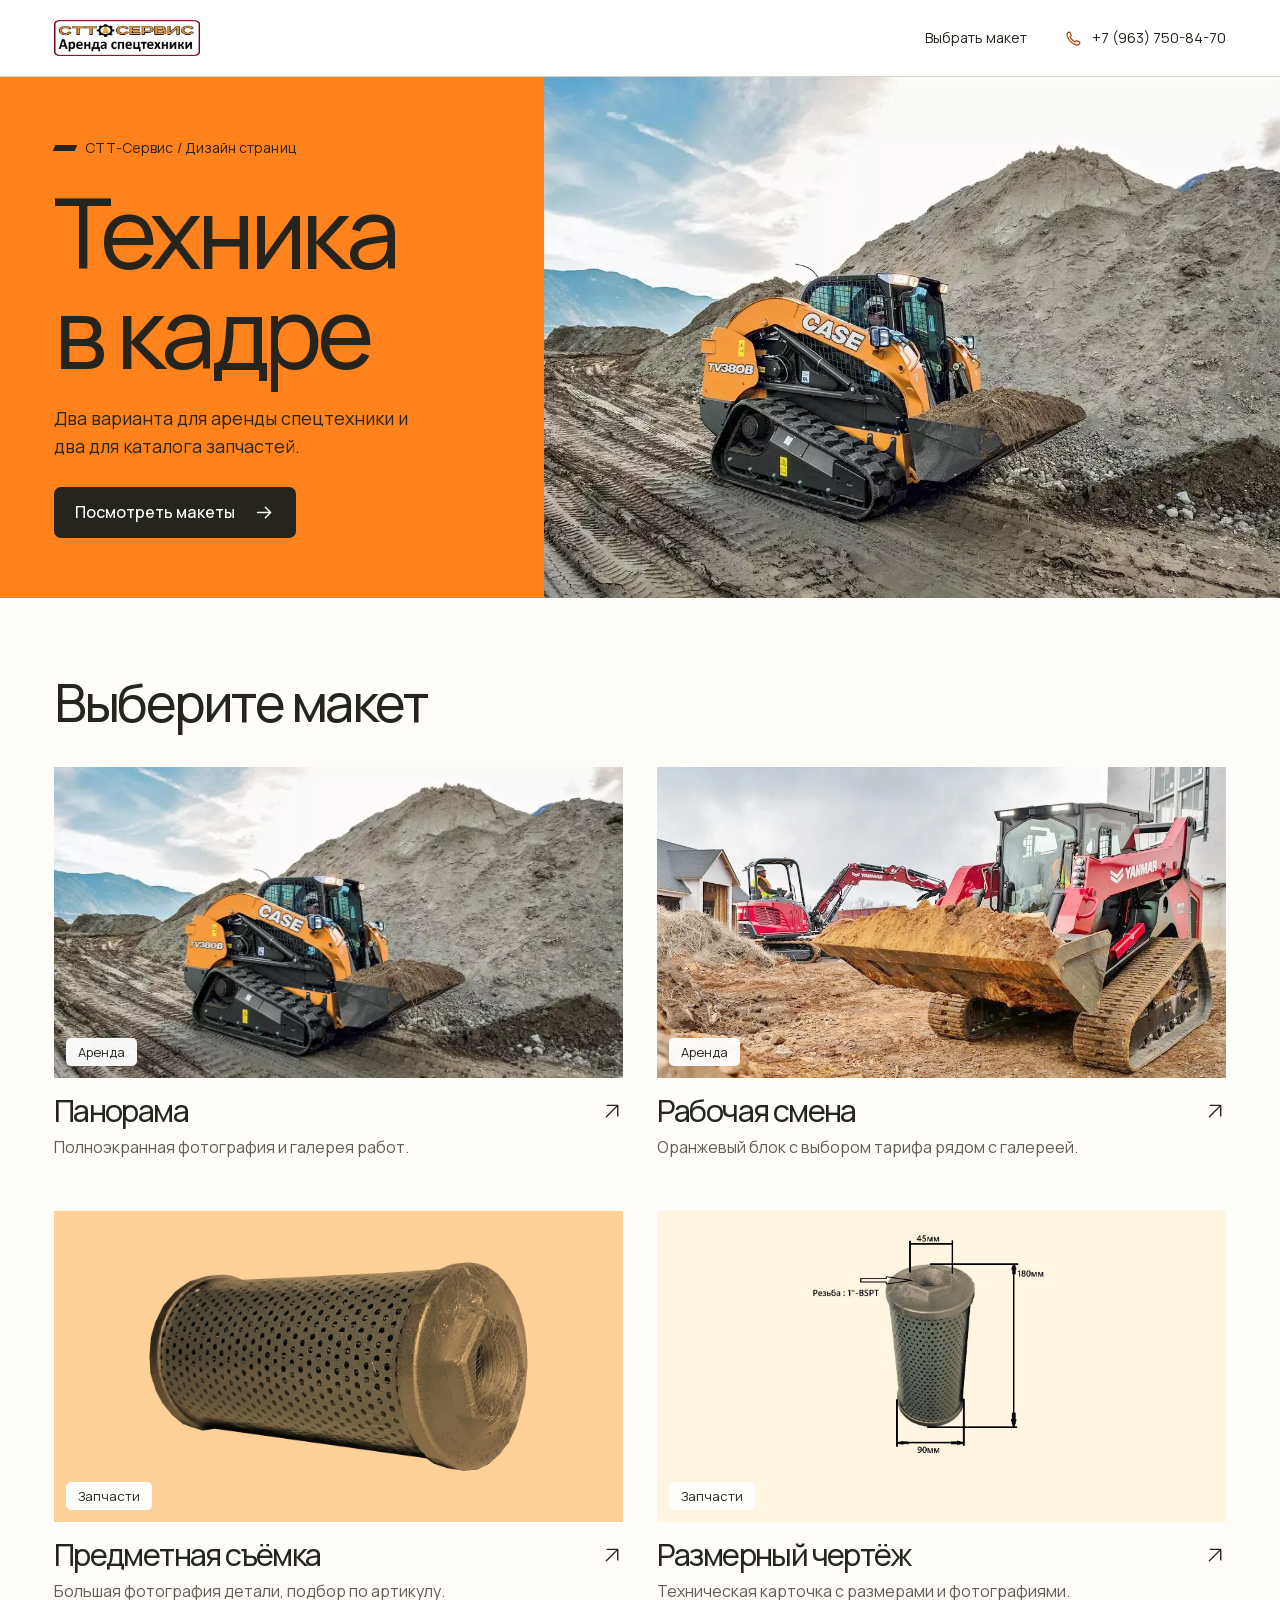
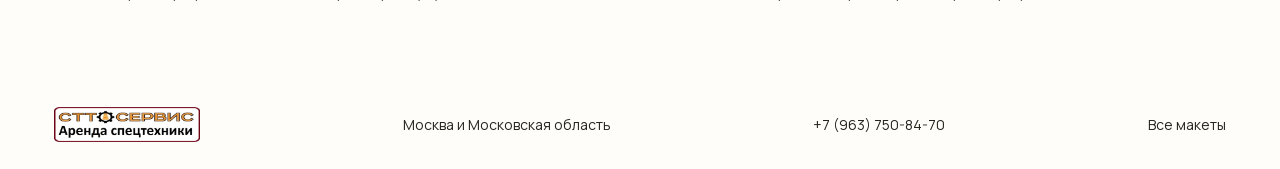
==== index.html @ 068fd1df "Publish both STT-Service design collections" ====
<!doctype html><html lang="ru"><head><meta charset="utf-8"><meta name="viewport" content="width=device-width,initial-scale=1,viewport-fit=cover"><meta name="robots" content="noindex,nofollow"><meta name="theme-color" content="#ff821d"><title>Макеты для согласования · СТТ-Сервис</title><meta property="og:title" content="Макеты для согласования · СТТ-Сервис"><link rel="icon" href="logo.webp"><link rel="stylesheet" href="orange.css"><script src="orange.js" defer></script></head><body class="review"><a class="skip" href="#main">К содержанию</a><header><div class="shell head"><a class="brand" href="index.html" aria-label="СТТ-Сервис — все макеты"><img src="logo.webp" width="460" height="111" alt="СТТ-Сервис"></a><nav aria-label="Навигация"><a href="#variants">Выбрать макет</a></nav><a class="phone" href="tel:+79637508470" aria-label="Позвонить +7 (963) 750-84-70"><svg class="icon" aria-hidden="true" viewBox="0 0 24 24" fill="none" stroke="currentColor" stroke-width="1.6" stroke-linecap="round" stroke-linejoin="round"><path d="m7 3 2 5-2 2c2 3 4 5 7 7l2-2 5 2c0 3-2 5-5 4C9 19 5 15 3 8 2 5 4 3 7 3z"/></svg><span>+7 (963) 750-84-70</span></a></div></header><main id="main"><section class="cover"><div class="cover-pic"><img src="work-slope.webp" alt="Гусеничный мини-погрузчик у насыпи щебня" title="Гусеничный мини-погрузчик у насыпи щебня" decoding="async" fetchpriority="high"></div><div class="cover-copy"><p class="location"><span aria-hidden="true"></span>СТТ-Сервис / Дизайн страниц</p><h1>Техника <br>в кадре</h1><p>Два варианта для аренды спецтехники и два для каталога запчастей.</p><a class="action dark" href="#variants"><span>Посмотреть макеты</span><svg class="icon" aria-hidden="true" viewBox="0 0 24 24" fill="none" stroke="currentColor" stroke-width="1.6" stroke-linecap="round" stroke-linejoin="round"><path d="M4 12h15m-6-6 6 6-6 6"/></svg></a></div></section><section id="variants" class="shell options"><h2>Выберите макет</h2><div class="option-grid"><a class="preview-card panorama-card" href="panorama.html"><figure><img src="work-slope.webp" alt="Гусеничный мини-погрузчик у насыпи щебня" title="Гусеничный мини-погрузчик у насыпи щебня" decoding="async" loading="lazy"><span>Аренда</span></figure><div><h3>Панорама</h3><svg class="icon" aria-hidden="true" viewBox="0 0 24 24" fill="none" stroke="currentColor" stroke-width="1.6" stroke-linecap="round" stroke-linejoin="round"><path d="M5 18 18 5M6 5h12v12"/></svg></div><p>Полноэкранная фотография и галерея работ.</p></a><a class="preview-card shift-card" href="shift.html"><figure><img src="loader-main.webp" alt="Гусеничный мини-погрузчик с ковшом песка" title="Гусеничный мини-погрузчик с ковшом песка" decoding="async" loading="lazy"><span>Аренда</span></figure><div><h3>Рабочая смена</h3><svg class="icon" aria-hidden="true" viewBox="0 0 24 24" fill="none" stroke="currentColor" stroke-width="1.6" stroke-linecap="round" stroke-linejoin="round"><path d="M5 18 18 5M6 5h12v12"/></svg></div><p>Оранжевый блок с выбором тарифа рядом с галереей.</p></a><a class="preview-card detail-card" href="detail.html"><figure><img src="product-3.webp" alt="Гидравлический фильтр V0511-65150, вид сбоку" title="Гидравлический фильтр V0511-65150, вид сбоку" decoding="async" loading="lazy"><span>Запчасти</span></figure><div><h3>Предметная съёмка</h3><svg class="icon" aria-hidden="true" viewBox="0 0 24 24" fill="none" stroke="currentColor" stroke-width="1.6" stroke-linecap="round" stroke-linejoin="round"><path d="M5 18 18 5M6 5h12v12"/></svg></div><p>Большая фотография детали, подбор по артикулу.</p></a><a class="preview-card drawing-card" href="drawing.html"><figure><img src="product-2.webp" alt="Размерный чертёж фильтра с указанием резьбы" title="Размерный чертёж фильтра с указанием резьбы" decoding="async" loading="lazy"><span>Запчасти</span></figure><div><h3>Размерный чертёж</h3><svg class="icon" aria-hidden="true" viewBox="0 0 24 24" fill="none" stroke="currentColor" stroke-width="1.6" stroke-linecap="round" stroke-linejoin="round"><path d="M5 18 18 5M6 5h12v12"/></svg></div><p>Техническая карточка с размерами и фотографиями.</p></a></div></section></main><footer><div class="shell foot"><a class="brand" href="index.html"><img src="logo.webp" width="460" height="111" alt="СТТ-Сервис"></a><span>Москва и Московская область</span><a href="tel:+79637508470">+7 (963) 750-84-70</a><a href="index.html">Все макеты</a></div></footer></body></html>
---- orange.css ----
@font-face{font-family:Manrope;src:url(manrope-cyrillic.woff2) format('woff2');font-weight:400 800;font-display:swap;unicode-range:U+0301,U+0400-045F,U+0490-0491,U+04B0-04B1,U+2116}
@font-face{font-family:Manrope;src:url(manrope-latin.woff2) format('woff2');font-weight:400 800;font-display:swap;unicode-range:U+0000-00FF,U+0131,U+0152-0153,U+02BB-02BC,U+02C6,U+02DA,U+02DC,U+0304,U+0308,U+0329,U+2000-206F,U+20AC,U+2122,U+2191,U+2193,U+2212,U+2215,U+FEFF,U+FFFD}
:root{--ink:#25251e;--orange:#ff821d;--light:#fffdf9;--smoke:#f3f2ec;--muted:#5e5e53;--edge:#d6d5cc;--paper:#fff;--gutter:clamp(18px,4.2vw,80px);color:var(--ink);background:var(--light);font-family:Manrope,Arial,sans-serif;font-weight:400;line-height:1.55;scroll-padding-top:20px}
*{box-sizing:border-box}
body,figure,p,h1,h2,h3,dl,dd{margin:0}
img{max-width:100%;display:block}
button,input,a{font:inherit;color:inherit}
button{cursor:pointer}
a{text-decoration:none}
button:focus-visible,a:focus-visible,input:focus-visible,summary:focus-visible{outline:3px solid #1169ae;outline-offset:4px}
.shell{width:min(1680px,100%);padding-inline:var(--gutter);margin-inline:auto}
h1,h2,h3,.amount,.part-price span{font-weight:450;line-height:1.03;letter-spacing:-.052em}
h1{font-size:clamp(45px,6.3vw,106px)}
h2{font-size:clamp(34px,4.1vw,66px)}
h3{font-size:clamp(27px,3.2vw,54px)}
p{max-width:58ch}
.icon{width:21px;height:21px;flex:none}
.skip{position:fixed;z-index:20;background:var(--paper);top:-100px;left:18px;padding:12px}
.skip:focus{top:10px}
header{background:var(--paper);border-bottom:1px solid var(--edge)}
.head,.foot{display:flex;align-items:center;gap:clamp(15px,3vw,50px)}
.head{min-height:76px}
.brand{display:inline-flex;align-items:center;min-height:44px;flex:none}
.brand img{width:146px;height:auto}
.head nav{display:flex;align-items:center;gap:clamp(14px,2.8vw,46px);margin-left:auto}
.head nav a,.phone,.foot a{display:inline-flex;align-items:center;min-height:44px}
.head nav a{font-size:14px}
.phone{gap:10px;font-size:15px;white-space:nowrap}
.phone .icon{color:#a44204;width:17px}
.crumb{display:flex;align-items:center;gap:12px;min-height:54px;font-size:13px;color:var(--muted)}
.crumb a{padding-block:10px}
a:hover:not(.action):not(.preview-card){text-decoration:underline;text-underline-offset:4px}
.location{display:flex;align-items:center;gap:9px;font-size:14px;letter-spacing:.005em}
.location>span{width:22px;height:6px;display:inline-block;transform:skew(-24deg);background:var(--orange)}
.action{display:inline-flex;gap:clamp(12px,1.5vw,23px);align-items:center;justify-content:center;min-height:51px;padding:12px 20px;font-weight:520;border-radius:7px;border:1px solid transparent;width:fit-content;line-height:1.25;position:relative;transition:background .22s,color .22s,transform .22s,box-shadow .22s}
.action.primary{background:var(--orange);color:var(--ink)}
.action.dark{background:var(--ink);color:white}
.action.line{padding-inline:0;border-radius:0;border-bottom:1px solid #8b8a78;min-height:43px}
.action .icon,.preview-card .icon{transition:transform .24s cubic-bezier(.2,.8,.2,1)}
@media(hover:hover){.action.primary:hover{background:#ffa043;box-shadow:0 5px 0 -2px #723709}.action.dark:hover{background:#393b2d;box-shadow:0 5px 0 -2px #9c4e12}.action:hover .icon{transform:translateX(4px)}.action.line:hover{color:#954000;border-color:#954000}.preview-card:hover .icon{transform:translate(3px,-3px)}}
.action:active{transform:translateY(2px) scale(.985)}
/* Panorama — one photographic spread, followed by the working gallery and the offer. */
.pan-hero{isolation:isolate;position:relative;background:#423b32;color:#fff;display:grid;align-items:end;min-height:clamp(485px,42vw,690px)}
.pan-hero>img,.cover-pic img{width:100%;height:100%;object-fit:cover}
.pan-hero>img,.pan-hero:after{position:absolute;inset:0;z-index:-1}
.pan-hero>img{object-position:64% 58%}
.pan-hero:after{content:"";background:linear-gradient(90deg,rgba(21,22,18,.82) 0%,rgba(21,22,18,.55) 35%,transparent 72%),linear-gradient(0deg,#17171071,transparent 55%)}
.pan-copy{padding-block:clamp(35px,5vw,80px)}
.pan-copy h1{font-size:clamp(54px,6.9vw,116px);margin:22px 0 30px;line-height:.99}
.pan-bottom{display:flex;align-items:center;gap:24px;flex-wrap:wrap}
.pan-bottom>span{display:flex;align-items:center;gap:13px}
.pan-bottom i{display:block;width:1px;height:17px;background:#ffffff80}
.field-pair,.blueprint,.object-pair,.shift-pair{display:grid;gap:clamp(28px,5vw,90px);align-items:center}
.field-pair,.blueprint{grid-template-columns:minmax(0,1.08fr) minmax(0,.92fr);padding-block:clamp(42px,6vw,100px)}
.offer{max-width:620px}
.offer h2,.offer h1{margin:14px 0 20px;text-wrap:balance}
.offer>p:not(.location,.part-price,.sku),.orange-panel>p,.shift-spec p,.story p,.request p{font-size:clamp(16px,1.25vw,20px)}
.gallery{min-width:0;align-self:stretch;display:flex;flex-direction:column;justify-content:center}
.gallery-frame{aspect-ratio:1.37;position:relative;overflow:hidden;background:#e9ebe4}
.gallery-frame:has(video){background:#1b1c19}
.gallery-frame video,.expand,.expand img{width:100%;height:100%;object-fit:cover}
.gallery-frame video{object-fit:contain}
.expand{padding:0;border:0;position:relative;display:block;background:none;cursor:zoom-in}
[hidden]{display:none!important}
.expand span,.dismiss{width:44px;height:44px;display:grid;place-items:center;border-radius:50%;border:none;color:var(--ink);background:#fff}
.expand span{position:absolute;right:13px;bottom:13px;box-shadow:0 1px 5px #0002}
.thumbnails{display:flex;gap:8px;flex-wrap:wrap;margin-top:11px}
.thumb{width:clamp(51px,6.5vw,89px);height:clamp(45px,4.7vw,64px);padding:2px;border:2px solid transparent;background:transparent;border-radius:4px}
.thumb img{width:100%;height:100%;object-fit:cover}
.thumb[aria-pressed=true]{border-color:#b74b00}
.thumb.movie{display:flex;align-items:center;flex-direction:column;justify-content:center;background:var(--smoke);line-height:1.1;gap:1px}
.thumb small{font-size:11px}
dialog{padding:0;border:0;background:transparent;color:var(--ink);max-width:min(94vw,1300px);max-height:94dvh;overflow:visible}
dialog::backdrop{background:#151611df}
dialog>img{max-width:100%;max-height:90dvh;object-fit:contain;background:#fff}
.dismiss{position:absolute;top:8px;right:8px;z-index:1}
.specs{margin:22px 0;display:grid;grid-template-columns:1fr 1fr;gap:12px 24px}
.specs div{border-top:1px solid var(--edge);padding-top:9px;min-width:0}
.specs dt{font-size:13px;color:var(--muted)}
.specs dd{font-size:clamp(16px,1.5vw,23px);line-height:1.45}
.tariff{display:flex;align-items:center;gap:14px 22px;flex-wrap:wrap;margin:22px 0}
.tariff [role=group]{display:inline-flex;padding:3px;border:1px solid #9d9c8d;border-radius:30px}
.tariff button{padding:8px 16px;border:0;background:transparent;border-radius:24px;min-height:40px}
.tariff button[aria-pressed=true]{background:var(--ink);color:#fff}
.tariff p,.part-price{display:flex;align-items:baseline;gap:8px;flex-wrap:wrap}
.amount,.part-price span{font-size:clamp(33px,3.2vw,52px)}
.tariff small{font-size:14px}
.part-price{margin:28px 0 20px}
.shift-title{padding-block:10px clamp(22px,3.2vw,50px)}
.shift-title h1{margin-top:12px}
.shift-pair{grid-template-columns:1.6fr 1fr;align-items:stretch;gap:0}
.shift-pair .gallery{justify-content:initial}
.shift-pair .gallery-frame{height:100%;min-height:320px;aspect-ratio:auto;border-radius:15px 0 0 0}
.shift-pair .thumbnails{margin:0;padding-top:10px}
.shift-pair .orange-panel{border-radius:0 15px 15px 0}
.orange-panel,.request,.cover,.drawing-title{background:var(--orange)}
.orange-panel{padding:clamp(24px,3.5vw,66px);display:flex;flex-direction:column;align-items:start}
.orange-panel .location>span,.cover .location>span,.drawing-title .location>span{background:var(--ink)}
.orange-panel h2{font-size:clamp(44px,5.1vw,88px);margin:24px 0 0}
.orange-panel .tariff{display:block}
.orange-panel .tariff [role=group]{border-color:#8e490d}
.orange-panel .tariff p{margin-top:17px}
.orange-panel p{max-width:32ch}
.orange-panel .action{margin-top:22px}
.shift-spec{display:grid;grid-template-columns:1fr 1.5fr;gap:6vw;align-items:start;padding-block:clamp(49px,6vw,100px)}
.shift-spec p{margin-top:16px}
.shift-spec .specs{margin:0}
.object-pair{grid-template-columns:minmax(0,1.4fr) minmax(0,.85fr)}
.object-pair .gallery-frame{aspect-ratio:1.24;background:radial-gradient(ellipse at 43% 44%,#fff1d7,#ffd096 65%,#ffbc73)}
.object-pair .expand img{object-fit:contain;padding:clamp(18px,4vw,70px);mix-blend-mode:multiply;transform:rotate(-8deg) scale(.95)}
.object-pair h1{font-size:clamp(44px,5.3vw,89px);text-wrap:wrap}
.sku{font-size:clamp(23px,2vw,32px);color:#92500c;margin:-4px 0 21px;letter-spacing:.02em}
.detail .thumb img,.drawing .thumb img{object-fit:contain;background:white}
.drawing-title-inner{display:flex;align-items:end;justify-content:space-between;gap:25px;padding-block:clamp(32px,4.6vw,82px)}
.drawing-title h1{margin-top:15px;font-size:clamp(42px,5.3vw,90px)}.drawing-title h1 span{white-space:nowrap}
.blueprint{align-items:center;padding-block:clamp(32px,4vw,70px);grid-template-columns:1.25fr 1fr}
.blueprint .gallery-frame{aspect-ratio:1.64;background-color:#fff9ec;background-image:linear-gradient(#dcad723a 1px,transparent 1px),linear-gradient(90deg,#dcad723a 1px,transparent 1px);background-size:24px 24px;border:1px solid #e6cfab}
.blueprint .expand img{object-fit:contain;padding:5% 9%;mix-blend-mode:multiply}
.blueprint .offer h2{font-size:clamp(31px,3.4vw,50px)}
/* Lower pages alternate wide photographs with short, task-specific descriptions. */
.stories{padding-block:clamp(45px,6vw,94px);border-top:1px solid var(--edge)}
.stories>h2{margin-bottom:clamp(26px,3.6vw,60px)}
.story{display:grid;grid-template-columns:1.45fr 1fr;gap:clamp(26px,6.5vw,112px);align-items:center;margin-bottom:clamp(40px,6vw,96px)}
.story:last-child{margin-bottom:0}
.story:nth-of-type(even){grid-template-columns:1fr 1.45fr}
.story:nth-of-type(even) figure{order:2}
.story figure{aspect-ratio:1.85;background:var(--smoke);overflow:hidden}
.story figure img{width:100%;height:100%;object-fit:cover}
.detail .story figure,.drawing .story figure{background:#f4f1e8}
.detail .story figure img,.drawing .story figure img{object-fit:contain;padding:5%;mix-blend-mode:multiply}
.story-copy p{margin:16px 0}
.shift .story figure{border-radius:14px}
.drawing .stories,.shift .stories{background:var(--smoke)}
.docs{display:grid;grid-template-columns:.8fr 1.2fr;gap:6vw;padding-block:clamp(42px,5vw,88px);border-top:1px solid var(--edge)}
summary{display:flex;align-items:center;justify-content:space-between;cursor:pointer;padding:15px 0;border-top:1px solid var(--edge);border-bottom:1px solid var(--edge);font-size:clamp(17px,1.5vw,24px);gap:10px}
summary::-webkit-details-marker{display:none}
summary span{position:relative;width:18px;height:18px;flex:none}
summary span:before,summary span:after{position:absolute;content:"";left:0;top:50%;width:18px;border-top:1.5px solid}
summary span:after{transform:rotate(90deg);transition:transform .15s}
details[open] summary span:after{transform:none}
details p{margin:14px 0}
.request-inner{padding-block:clamp(44px,6vw,104px);display:grid;grid-template-columns:1fr 1fr;gap:8vw}
.request p{margin:18px 0}
.call{display:inline-flex;padding-block:8px;text-decoration:underline;text-underline-offset:5px}
form{display:grid;gap:16px}
label{display:grid;gap:6px;font-size:14px}
input{min-width:0;width:100%;background:#fff9ee;border:1px solid #a85513;border-radius:5px;min-height:49px;padding:10px 14px;font-size:16px}
form small{font-size:13px}
output:empty{display:none}
.foot{flex-wrap:wrap;justify-content:space-between;padding-block:22px;font-size:14px}
.cover{display:grid;grid-template-columns:.85fr 1.15fr;max-width:1680px;margin:auto;align-items:stretch}
.cover-pic{order:2;position:relative;min-height:clamp(400px,34vw,590px)}
.cover-pic img{position:absolute;inset:0}
.cover-copy{padding:clamp(35px,4.7vw,82px) var(--gutter)}
.cover h1{font-size:clamp(68px,7.6vw,123px);margin:23px 0}
.cover p:not(.location){font-size:clamp(17px,1.4vw,23px);max-width:33ch}
.cover .action{margin-top:26px}
.options{padding-block:clamp(45px,6vw,100px)}
.option-grid{display:grid;grid-template-columns:1fr 1fr;gap:clamp(30px,4vw,70px) clamp(16px,2.6vw,42px);margin-top:clamp(28px,3vw,50px)}
.preview-card figure{position:relative;aspect-ratio:1.83;overflow:hidden;background:var(--smoke)}
.preview-card figure img{height:100%;width:100%;object-fit:cover;transition:transform .55s cubic-bezier(.2,.8,.2,1)}
.preview-card figure span{position:absolute;bottom:12px;left:12px;background:#fffffff2;border-radius:5px;padding:4px 12px;font-size:13px}
.preview-card>div{display:flex;align-items:center;justify-content:space-between;gap:14px;margin-top:17px}
.preview-card h3{font-size:clamp(24px,2.4vw,39px)}
.preview-card>p{color:var(--muted);margin-top:8px}
.detail-card figure{background:#ffd199}
.drawing-card figure{background:#fff5e0}
.detail-card figure img,.drawing-card figure img{object-fit:contain;padding:4%;mix-blend-mode:multiply}
@media(hover:hover){.preview-card:hover figure img{transform:scale(1.025)}}
@media(max-width:790px){
 .head{min-height:63px}.head nav{gap:13px}.head nav a{font-size:13px}.brand img{width:122px}.phone{gap:7px}
 .cover{grid-template-columns:.9fr 1.1fr}.cover-copy{padding-inline:24px}
 .field-pair,.object-pair,.blueprint{gap:22px}.specs{gap:10px 13px}.shift-pair{grid-template-columns:1.25fr 1fr}
 .orange-panel{padding:24px}.orange-panel h2{margin-top:18px}
}
@media(max-width:680px){
 :root{--gutter:18px}
 .head{justify-content:space-between;gap:9px}.head nav{margin-left:auto}.head nav a:not(:first-child){display:none}.brand img{width:113px}.phone{justify-content:center;min-width:44px}.phone .icon{width:20px}.phone span{display:none}
 .crumb{min-height:41px;font-size:12px}
 .cover{display:flex;flex-direction:column}.cover-pic{min-height:0;aspect-ratio:1.9;order:0}.cover-pic img{object-position:center 61%}.cover-copy{padding:25px var(--gutter) 30px}.cover h1{font-size:clamp(48px,12.5vw,76px);margin:12px 0}.cover h1 br{display:none}.cover h1 br:after{content:' '}
 .cover .action{margin-top:18px}.location{font-size:12px}.option-grid{gap:34px;grid-template-columns:1fr}
 .pan-hero{min-height:clamp(460px,120vw,590px)}.pan-hero>img{object-position:53% 48%}.pan-hero:after{background:linear-gradient(0deg,#151611f0 0%,#1b1c188c 43%,transparent 76%)}.pan-copy{padding-block:25px}.pan-copy h1{font-size:clamp(40px,10.5vw,66px);margin:12px 0 18px}
 .pan-bottom{gap:14px}.pan-bottom>span{font-size:14px;gap:8px}
 .field-pair,.shift-pair,.object-pair,.blueprint,.shift-spec,.docs,.request-inner{grid-template-columns:1fr;gap:25px}
 .field-pair,.blueprint{padding-block:30px}.shift-pair{gap:12px}.shift-pair .gallery-frame{aspect-ratio:1.55;min-height:0;height:auto;border-radius:9px}.shift-pair .orange-panel{border-radius:9px}
 .shift-title{padding-block:8px 22px}.shift-title h1{font-size:clamp(36px,9.5vw,57px)}
 .orange-panel h2 br{display:none}.orange-panel h2{margin:12px 0 0;font-size:42px}.orange-panel .tariff{margin-block:15px}.orange-panel .tariff p{margin-top:11px}
 .object-pair .gallery-frame{aspect-ratio:1.37}.offer h1{font-size:clamp(42px,11vw,65px)}.offer h2{margin-block:10px 14px}
 .drawing-title-inner{flex-direction:column;align-items:start;gap:19px;padding-block:24px}.drawing-title h1{font-size:clamp(32px,7.8vw,50px)}
 .blueprint .gallery-frame{aspect-ratio:1.36}.thumbnails{gap:6px}.thumb{width:clamp(45px,14vw,70px);height:45px}
 .story,.story:nth-of-type(even){grid-template-columns:1fr;gap:17px}.story:nth-of-type(even) figure{order:0}.story p{margin:10px 0}.story figure{aspect-ratio:1.55}
 .docs,.request-inner{gap:21px}.foot{display:grid;grid-template-columns:1fr 1fr;gap:8px 16px}.foot span{align-self:center}.foot a,.foot span{font-size:13px}
}
@media(prefers-reduced-motion:reduce){*,*:before,*:after{scroll-behavior:auto!important;animation:none!important;transition:none!important}}
@media(min-width:681px){.object-pair{grid-template-columns:minmax(0,1.14fr) minmax(0,1fr)}.object-pair h1{font-size:clamp(37px,4.45vw,76px)}}
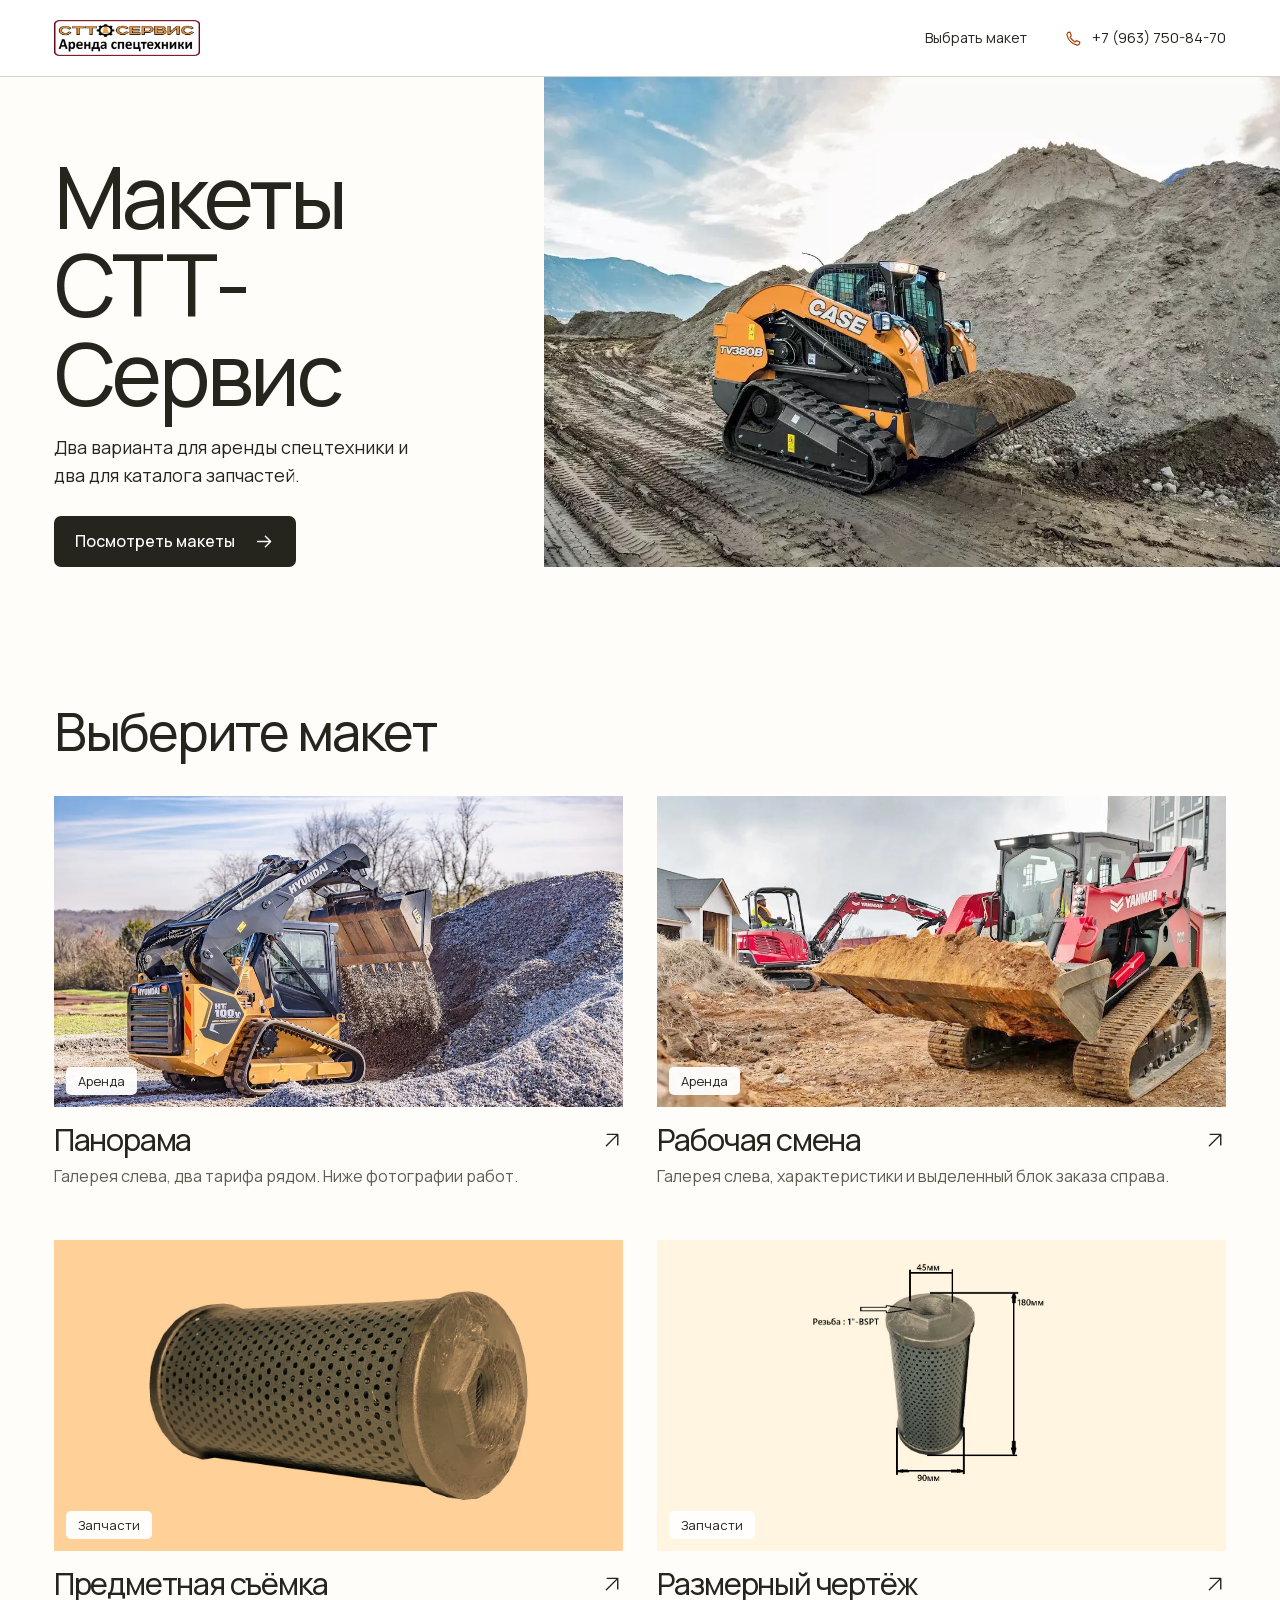
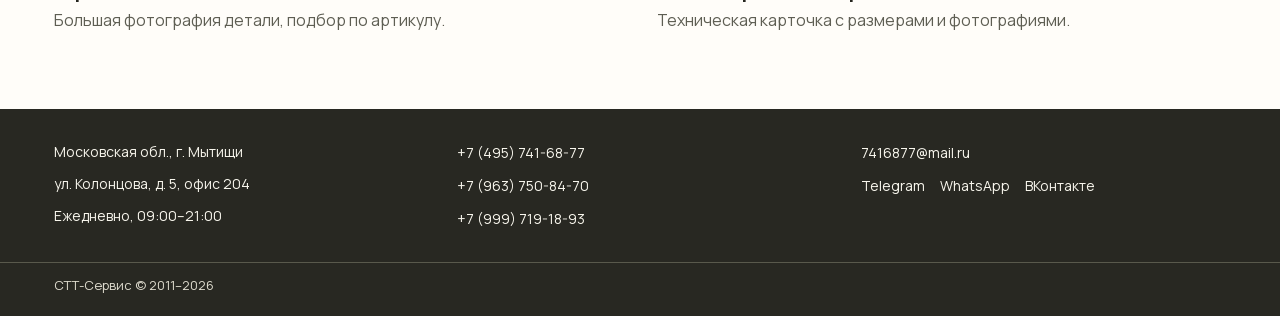
==== commit ab8dd095: "Align previews with STT-Service requirements" ====
--- a/index.html
+++ b/index.html
@@ -1 +1,15 @@
-<!doctype html><html lang="ru"><head><meta charset="utf-8"><meta name="viewport" content="width=device-width,initial-scale=1,viewport-fit=cover"><meta name="robots" content="noindex,nofollow"><meta name="theme-color" content="#ff821d"><title>Макеты для согласования · СТТ-Сервис</title><meta property="og:title" content="Макеты для согласования · СТТ-Сервис"><link rel="icon" href="logo.webp"><link rel="stylesheet" href="orange.css"><script src="orange.js" defer></script></head><body class="review"><a class="skip" href="#main">К содержанию</a><header><div class="shell head"><a class="brand" href="index.html" aria-label="СТТ-Сервис — все макеты"><img src="logo.webp" width="460" height="111" alt="СТТ-Сервис"></a><nav aria-label="Навигация"><a href="#variants">Выбрать макет</a></nav><a class="phone" href="tel:+79637508470" aria-label="Позвонить +7 (963) 750-84-70"><svg class="icon" aria-hidden="true" viewBox="0 0 24 24" fill="none" stroke="currentColor" stroke-width="1.6" stroke-linecap="round" stroke-linejoin="round"><path d="m7 3 2 5-2 2c2 3 4 5 7 7l2-2 5 2c0 3-2 5-5 4C9 19 5 15 3 8 2 5 4 3 7 3z"/></svg><span>+7 (963) 750-84-70</span></a></div></header><main id="main"><section class="cover"><div class="cover-pic"><img src="work-slope.webp" alt="Гусеничный мини-погрузчик у насыпи щебня" title="Гусеничный мини-погрузчик у насыпи щебня" decoding="async" fetchpriority="high"></div><div class="cover-copy"><p class="location"><span aria-hidden="true"></span>СТТ-Сервис / Дизайн страниц</p><h1>Техника <br>в кадре</h1><p>Два варианта для аренды спецтехники и два для каталога запчастей.</p><a class="action dark" href="#variants"><span>Посмотреть макеты</span><svg class="icon" aria-hidden="true" viewBox="0 0 24 24" fill="none" stroke="currentColor" stroke-width="1.6" stroke-linecap="round" stroke-linejoin="round"><path d="M4 12h15m-6-6 6 6-6 6"/></svg></a></div></section><section id="variants" class="shell options"><h2>Выберите макет</h2><div class="option-grid"><a class="preview-card panorama-card" href="panorama.html"><figure><img src="work-slope.webp" alt="Гусеничный мини-погрузчик у насыпи щебня" title="Гусеничный мини-погрузчик у насыпи щебня" decoding="async" loading="lazy"><span>Аренда</span></figure><div><h3>Панорама</h3><svg class="icon" aria-hidden="true" viewBox="0 0 24 24" fill="none" stroke="currentColor" stroke-width="1.6" stroke-linecap="round" stroke-linejoin="round"><path d="M5 18 18 5M6 5h12v12"/></svg></div><p>Полноэкранная фотография и галерея работ.</p></a><a class="preview-card shift-card" href="shift.html"><figure><img src="loader-main.webp" alt="Гусеничный мини-погрузчик с ковшом песка" title="Гусеничный мини-погрузчик с ковшом песка" decoding="async" loading="lazy"><span>Аренда</span></figure><div><h3>Рабочая смена</h3><svg class="icon" aria-hidden="true" viewBox="0 0 24 24" fill="none" stroke="currentColor" stroke-width="1.6" stroke-linecap="round" stroke-linejoin="round"><path d="M5 18 18 5M6 5h12v12"/></svg></div><p>Оранжевый блок с выбором тарифа рядом с галереей.</p></a><a class="preview-card detail-card" href="detail.html"><figure><img src="product-3.webp" alt="Гидравлический фильтр V0511-65150, вид сбоку" title="Гидравлический фильтр V0511-65150, вид сбоку" decoding="async" loading="lazy"><span>Запчасти</span></figure><div><h3>Предметная съёмка</h3><svg class="icon" aria-hidden="true" viewBox="0 0 24 24" fill="none" stroke="currentColor" stroke-width="1.6" stroke-linecap="round" stroke-linejoin="round"><path d="M5 18 18 5M6 5h12v12"/></svg></div><p>Большая фотография детали, подбор по артикулу.</p></a><a class="preview-card drawing-card" href="drawing.html"><figure><img src="product-2.webp" alt="Размерный чертёж фильтра с указанием резьбы" title="Размерный чертёж фильтра с указанием резьбы" decoding="async" loading="lazy"><span>Запчасти</span></figure><div><h3>Размерный чертёж</h3><svg class="icon" aria-hidden="true" viewBox="0 0 24 24" fill="none" stroke="currentColor" stroke-width="1.6" stroke-linecap="round" stroke-linejoin="round"><path d="M5 18 18 5M6 5h12v12"/></svg></div><p>Техническая карточка с размерами и фотографиями.</p></a></div></section></main><footer><div class="shell foot"><a class="brand" href="index.html"><img src="logo.webp" width="460" height="111" alt="СТТ-Сервис"></a><span>Москва и Московская область</span><a href="tel:+79637508470">+7 (963) 750-84-70</a><a href="index.html">Все макеты</a></div></footer></body></html>+<!doctype html><html lang="ru"><head>
+    <meta charset="utf-8"><meta name="viewport" content="width=device-width,initial-scale=1,viewport-fit=cover">
+    <meta name="robots" content="noindex,nofollow"><meta name="theme-color" content="#ff821d">
+    <title>Макеты для согласования · СТТ-Сервис</title>
+    <meta name="description" content="Четыре макета страниц для согласования.">
+    <meta property="og:type" content="website"><meta property="og:title" content="Макеты для согласования · СТТ-Сервис">
+    <meta property="og:description" content="Четыре макета страниц для согласования."><meta property="og:locale" content="ru_RU">
+    <meta property="og:url" content="https://overf1tted.github.io/stt-design/"><meta property="og:image" content="https://overf1tted.github.io/stt-design/work-slope.webp">
+    <link rel="icon" href="logo.webp"><link rel="stylesheet" href="orange.css?v=2">
+    <script src="orange.js?v=2" defer></script></head><body class="review"><a class="skip" href="#main">К содержанию</a><header><div class="shell head"><a class="brand" href="index.html" aria-label="СТТ-Сервис — все макеты"><img src="logo.webp" width="460" height="111" alt="СТТ-Сервис"></a><nav aria-label="Навигация"><a href="#variants">Выбрать макет</a></nav><a class="phone" href="tel:+79637508470" aria-label="Позвонить +7 (963) 750-84-70"><svg class="icon" aria-hidden="true" viewBox="0 0 24 24" fill="none" stroke="currentColor" stroke-width="1.6" stroke-linecap="round" stroke-linejoin="round"><path d="m7 3 2 5-2 2c2 3 4 5 7 7l2-2 5 2c0 3-2 5-5 4C9 19 5 15 3 8 2 5 4 3 7 3z"/></svg><span>+7 (963) 750-84-70</span></a></div></header><main id="main"><section class="cover"><div class="cover-pic"><img src="work-slope.webp" alt="Гусеничный мини-погрузчик у насыпи щебня" title="Гусеничный мини-погрузчик у насыпи щебня" decoding="async" fetchpriority="high"></div><div class="cover-copy"><h1>Макеты <br>СТТ-Сервис</h1><p>Два варианта для аренды спецтехники и два для каталога запчастей.</p><a class="action dark" href="#variants"><span>Посмотреть макеты</span><svg class="icon" aria-hidden="true" viewBox="0 0 24 24" fill="none" stroke="currentColor" stroke-width="1.6" stroke-linecap="round" stroke-linejoin="round"><path d="M4 12h15m-6-6 6 6-6 6"/></svg></a></div></section><section id="variants" class="shell options"><h2>Выберите макет</h2><div class="option-grid"><a class="preview-card panorama-card" href="panorama.html"><figure><img src="loader-gravel.webp" alt="Мини-погрузчик набирает щебень" title="Мини-погрузчик набирает щебень" decoding="async" loading="lazy"><span>Аренда</span></figure><div><h3>Панорама</h3><svg class="icon" aria-hidden="true" viewBox="0 0 24 24" fill="none" stroke="currentColor" stroke-width="1.6" stroke-linecap="round" stroke-linejoin="round"><path d="M5 18 18 5M6 5h12v12"/></svg></div><p>Галерея слева, два тарифа рядом. Ниже фотографии работ.</p></a><a class="preview-card shift-card" href="shift.html"><figure><img src="loader-main.webp" alt="Гусеничный мини-погрузчик с ковшом песка" title="Гусеничный мини-погрузчик с ковшом песка" decoding="async" loading="lazy"><span>Аренда</span></figure><div><h3>Рабочая смена</h3><svg class="icon" aria-hidden="true" viewBox="0 0 24 24" fill="none" stroke="currentColor" stroke-width="1.6" stroke-linecap="round" stroke-linejoin="round"><path d="M5 18 18 5M6 5h12v12"/></svg></div><p>Галерея слева, характеристики и выделенный блок заказа справа.</p></a><a class="preview-card detail-card" href="detail.html"><figure><img src="product-3.webp" alt="Гидравлический фильтр V0511-65150, вид сбоку" title="Гидравлический фильтр V0511-65150, вид сбоку" decoding="async" loading="lazy"><span>Запчасти</span></figure><div><h3>Предметная съёмка</h3><svg class="icon" aria-hidden="true" viewBox="0 0 24 24" fill="none" stroke="currentColor" stroke-width="1.6" stroke-linecap="round" stroke-linejoin="round"><path d="M5 18 18 5M6 5h12v12"/></svg></div><p>Большая фотография детали, подбор по артикулу.</p></a><a class="preview-card drawing-card" href="drawing.html"><figure><img src="product-2.webp" alt="Размерный чертёж фильтра с указанием резьбы" title="Размерный чертёж фильтра с указанием резьбы" decoding="async" loading="lazy"><span>Запчасти</span></figure><div><h3>Размерный чертёж</h3><svg class="icon" aria-hidden="true" viewBox="0 0 24 24" fill="none" stroke="currentColor" stroke-width="1.6" stroke-linecap="round" stroke-linejoin="round"><path d="M5 18 18 5M6 5h12v12"/></svg></div><p>Техническая карточка с размерами и фотографиями.</p></a></div></section></main><footer class="contact-footer"><div class="shell foot">
+      <div><p>Московская обл., г. Мытищи</p><p>ул. Колонцова, д. 5, офис 204</p><p>Ежедневно, 09:00–21:00</p></div>
+      <div><a href="tel:+74957416877">+7 (495) 741-68-77</a><a href="tel:+79637508470">+7 (963) 750-84-70</a><a href="tel:+79997191893">+7 (999) 719-18-93</a></div>
+      <div><a href="mailto:7416877@mail.ru">7416877@mail.ru</a><div class="foot-links">
+        <a href="https://t.me/STT_SERVIS">Telegram</a><a href="https://wa.me/79637508470">WhatsApp</a><a href="https://vk.com/stt_service79637508470">ВКонтакте</a></div>
+      </div></div><div class="shell footer-copy">СТТ-Сервис © 2011–2026</div></footer></body></html>
--- a/orange.css
+++ b/orange.css
@@ -4,12 +4,12 @@
 *{box-sizing:border-box}
 body,figure,p,h1,h2,h3,dl,dd{margin:0}
 img{max-width:100%;display:block}
-button,input,a{font:inherit;color:inherit}
+button,input,textarea,a{font:inherit;color:inherit}
 button{cursor:pointer}
 a{text-decoration:none}
-button:focus-visible,a:focus-visible,input:focus-visible,summary:focus-visible{outline:3px solid #1169ae;outline-offset:4px}
+button:focus-visible,a:focus-visible,input:focus-visible,textarea:focus-visible,summary:focus-visible{outline:3px solid #1169ae;outline-offset:4px}
 .shell{width:min(1680px,100%);padding-inline:var(--gutter);margin-inline:auto}
-h1,h2,h3,.amount,.part-price span{font-weight:450;line-height:1.03;letter-spacing:-.052em}
+h1,h2,h3,.amount,.part-price span{font-weight:450;line-height:1.03;letter-spacing:-.039em}
 h1{font-size:clamp(45px,6.3vw,106px)}
 h2{font-size:clamp(34px,4.1vw,66px)}
 h3{font-size:clamp(27px,3.2vw,54px)}
@@ -39,24 +39,34 @@
 .action .icon,.preview-card .icon{transition:transform .24s cubic-bezier(.2,.8,.2,1)}
 @media(hover:hover){.action.primary:hover{background:#ffa043;box-shadow:0 5px 0 -2px #723709}.action.dark:hover{background:#393b2d;box-shadow:0 5px 0 -2px #9c4e12}.action:hover .icon{transform:translateX(4px)}.action.line:hover{color:#954000;border-color:#954000}.preview-card:hover .icon{transform:translate(3px,-3px)}}
 .action:active{transform:translateY(2px) scale(.985)}
-/* Panorama — one photographic spread, followed by the working gallery and the offer. */
-.pan-hero{isolation:isolate;position:relative;background:#423b32;color:#fff;display:grid;align-items:end;min-height:clamp(485px,42vw,690px)}
-.pan-hero>img,.cover-pic img{width:100%;height:100%;object-fit:cover}
-.pan-hero>img,.pan-hero:after{position:absolute;inset:0;z-index:-1}
-.pan-hero>img{object-position:64% 58%}
-.pan-hero:after{content:"";background:linear-gradient(90deg,rgba(21,22,18,.82) 0%,rgba(21,22,18,.55) 35%,transparent 72%),linear-gradient(0deg,#17171071,transparent 55%)}
-.pan-copy{padding-block:clamp(35px,5vw,80px)}
-.pan-copy h1{font-size:clamp(54px,6.9vw,116px);margin:22px 0 30px;line-height:.99}
-.pan-bottom{display:flex;align-items:center;gap:24px;flex-wrap:wrap}
-.pan-bottom>span{display:flex;align-items:center;gap:13px}
-.pan-bottom i{display:block;width:1px;height:17px;background:#ffffff80}
-.field-pair,.blueprint,.object-pair,.shift-pair{display:grid;gap:clamp(28px,5vw,90px);align-items:center}
-.field-pair,.blueprint{grid-template-columns:minmax(0,1.08fr) minmax(0,.92fr);padding-block:clamp(42px,6vw,100px)}
-.offer{max-width:620px}
-.offer h2,.offer h1{margin:14px 0 20px;text-wrap:balance}
-.offer>p:not(.location,.part-price,.sku),.orange-panel>p,.shift-spec p,.story p,.request p{font-size:clamp(16px,1.25vw,20px)}
-.gallery{min-width:0;align-self:stretch;display:flex;flex-direction:column;justify-content:center}
-.gallery-frame{aspect-ratio:1.37;position:relative;overflow:hidden;background:#e9ebe4}
+.feature-banner{padding-bottom:8px}
+.feature-banner h1{font-size:clamp(33px,4.2vw,70px);text-wrap:balance}
+.feature-grid{display:grid;grid-template-columns:minmax(0,38fr) minmax(0,62fr);gap:clamp(22px,4vw,68px);align-items:start;padding-block:clamp(22px,3vw,48px)}
+.feature-lead{font-size:clamp(17px,1.5vw,22px);max-width:49ch}
+.offer{min-width:0}
+.order-panel{background:#fff0dd;border-radius:12px;padding:clamp(14px,2vw,32px)}
+.order-note{margin:12px 0 16px;color:#684221;font-size:14px}
+.order-actions{display:flex;align-items:center;flex-wrap:wrap;gap:10px 20px}
+.rates{display:flex;gap:12px 28px;flex-wrap:wrap}
+.rates dt{font-size:14px;margin-bottom:3px}
+.rates .amount,.part-price span{font-variant-numeric:tabular-nums;font-size:clamp(26px,3.1vw,47px)}
+.part-price{display:flex;align-items:baseline;gap:8px;flex-wrap:wrap}
+.shift .order-panel{background:var(--orange)}
+.shift .order-note{color:#492602}
+.shift .order-panel .action.primary{background:var(--ink);color:#fff}
+.shift .order-panel .action.primary:hover{background:#393b2d}
+.shift .gallery-frame{border-radius:12px}
+.detail .gallery-frame{background:radial-gradient(ellipse at 43% 44%,#fff1d7,#ffd096 65%,#ffbc73)}
+.detail .expand img,.drawing .expand img{object-fit:contain;padding:8%;mix-blend-mode:multiply}
+.drawing .feature-banner{background:#fff0dd}
+.drawing .feature-banner h1{padding-bottom:clamp(14px,2vw,26px)}
+.drawing .gallery-frame{background-color:#fff9ec;background-image:linear-gradient(#dcad723a 1px,transparent 1px),linear-gradient(90deg,#dcad723a 1px,transparent 1px);background-size:24px 24px;border:1px solid #e6cfab}
+.detail .thumb img,.drawing .thumb img{object-fit:contain;background:white}
+.section-nav{border-block:1px solid var(--edge)}
+.section-nav nav{display:flex;gap:clamp(20px,4vw,64px)}
+.section-nav a{display:inline-flex;align-items:center;min-height:49px}
+.gallery{min-width:0;align-self:stretch;display:flex;flex-direction:column;justify-content:flex-start}
+.gallery-frame{aspect-ratio:1.30;position:relative;overflow:hidden;background:#e9ebe4}
 .gallery-frame:has(video){background:#1b1c19}
 .gallery-frame video,.expand,.expand img{width:100%;height:100%;object-fit:cover}
 .gallery-frame video{object-fit:contain}
@@ -69,7 +79,8 @@
 .thumb img{width:100%;height:100%;object-fit:cover}
 .thumb[aria-pressed=true]{border-color:#b74b00}
 .thumb.movie{display:flex;align-items:center;flex-direction:column;justify-content:center;background:var(--smoke);line-height:1.1;gap:1px}
-.thumb small{font-size:11px}
+.thumb small{font-size:10px;text-align:center}
+.media-note{font-size:13px;margin-top:9px;color:var(--muted)}
 dialog{padding:0;border:0;background:transparent;color:var(--ink);max-width:min(94vw,1300px);max-height:94dvh;overflow:visible}
 dialog::backdrop{background:#151611df}
 dialog>img{max-width:100%;max-height:90dvh;object-fit:contain;background:#fff}
@@ -78,47 +89,8 @@
 .specs div{border-top:1px solid var(--edge);padding-top:9px;min-width:0}
 .specs dt{font-size:13px;color:var(--muted)}
 .specs dd{font-size:clamp(16px,1.5vw,23px);line-height:1.45}
-.tariff{display:flex;align-items:center;gap:14px 22px;flex-wrap:wrap;margin:22px 0}
-.tariff [role=group]{display:inline-flex;padding:3px;border:1px solid #9d9c8d;border-radius:30px}
-.tariff button{padding:8px 16px;border:0;background:transparent;border-radius:24px;min-height:40px}
-.tariff button[aria-pressed=true]{background:var(--ink);color:#fff}
-.tariff p,.part-price{display:flex;align-items:baseline;gap:8px;flex-wrap:wrap}
-.amount,.part-price span{font-size:clamp(33px,3.2vw,52px)}
-.tariff small{font-size:14px}
-.part-price{margin:28px 0 20px}
-.shift-title{padding-block:10px clamp(22px,3.2vw,50px)}
-.shift-title h1{margin-top:12px}
-.shift-pair{grid-template-columns:1.6fr 1fr;align-items:stretch;gap:0}
-.shift-pair .gallery{justify-content:initial}
-.shift-pair .gallery-frame{height:100%;min-height:320px;aspect-ratio:auto;border-radius:15px 0 0 0}
-.shift-pair .thumbnails{margin:0;padding-top:10px}
-.shift-pair .orange-panel{border-radius:0 15px 15px 0}
-.orange-panel,.request,.cover,.drawing-title{background:var(--orange)}
-.orange-panel{padding:clamp(24px,3.5vw,66px);display:flex;flex-direction:column;align-items:start}
-.orange-panel .location>span,.cover .location>span,.drawing-title .location>span{background:var(--ink)}
-.orange-panel h2{font-size:clamp(44px,5.1vw,88px);margin:24px 0 0}
-.orange-panel .tariff{display:block}
-.orange-panel .tariff [role=group]{border-color:#8e490d}
-.orange-panel .tariff p{margin-top:17px}
-.orange-panel p{max-width:32ch}
-.orange-panel .action{margin-top:22px}
-.shift-spec{display:grid;grid-template-columns:1fr 1.5fr;gap:6vw;align-items:start;padding-block:clamp(49px,6vw,100px)}
-.shift-spec p{margin-top:16px}
-.shift-spec .specs{margin:0}
-.object-pair{grid-template-columns:minmax(0,1.4fr) minmax(0,.85fr)}
-.object-pair .gallery-frame{aspect-ratio:1.24;background:radial-gradient(ellipse at 43% 44%,#fff1d7,#ffd096 65%,#ffbc73)}
-.object-pair .expand img{object-fit:contain;padding:clamp(18px,4vw,70px);mix-blend-mode:multiply;transform:rotate(-8deg) scale(.95)}
-.object-pair h1{font-size:clamp(44px,5.3vw,89px);text-wrap:wrap}
-.sku{font-size:clamp(23px,2vw,32px);color:#92500c;margin:-4px 0 21px;letter-spacing:.02em}
-.detail .thumb img,.drawing .thumb img{object-fit:contain;background:white}
-.drawing-title-inner{display:flex;align-items:end;justify-content:space-between;gap:25px;padding-block:clamp(32px,4.6vw,82px)}
-.drawing-title h1{margin-top:15px;font-size:clamp(42px,5.3vw,90px)}.drawing-title h1 span{white-space:nowrap}
-.blueprint{align-items:center;padding-block:clamp(32px,4vw,70px);grid-template-columns:1.25fr 1fr}
-.blueprint .gallery-frame{aspect-ratio:1.64;background-color:#fff9ec;background-image:linear-gradient(#dcad723a 1px,transparent 1px),linear-gradient(90deg,#dcad723a 1px,transparent 1px);background-size:24px 24px;border:1px solid #e6cfab}
-.blueprint .expand img{object-fit:contain;padding:5% 9%;mix-blend-mode:multiply}
-.blueprint .offer h2{font-size:clamp(31px,3.4vw,50px)}
 /* Lower pages alternate wide photographs with short, task-specific descriptions. */
-.stories{padding-block:clamp(45px,6vw,94px);border-top:1px solid var(--edge)}
+.stories{padding-block:clamp(45px,6vw,94px)}
 .stories>h2{margin-bottom:clamp(26px,3.6vw,60px)}
 .story{display:grid;grid-template-columns:1.45fr 1fr;gap:clamp(26px,6.5vw,112px);align-items:center;margin-bottom:clamp(40px,6vw,96px)}
 .story:last-child{margin-bottom:0}
@@ -131,7 +103,7 @@
 .story-copy p{margin:16px 0}
 .shift .story figure{border-radius:14px}
 .drawing .stories,.shift .stories{background:var(--smoke)}
-.docs{display:grid;grid-template-columns:.8fr 1.2fr;gap:6vw;padding-block:clamp(42px,5vw,88px);border-top:1px solid var(--edge)}
+.docs{display:grid;grid-template-columns:.85fr 1.15fr;gap:15px 6vw;padding-block:clamp(42px,5vw,88px);border-top:1px solid var(--edge)}
 summary{display:flex;align-items:center;justify-content:space-between;cursor:pointer;padding:15px 0;border-top:1px solid var(--edge);border-bottom:1px solid var(--edge);font-size:clamp(17px,1.5vw,24px);gap:10px}
 summary::-webkit-details-marker{display:none}
 summary span{position:relative;width:18px;height:18px;flex:none}
@@ -139,20 +111,37 @@
 summary span:after{transform:rotate(90deg);transition:transform .15s}
 details[open] summary span:after{transform:none}
 details p{margin:14px 0}
+.document-links{grid-column:2;display:flex;align-items:center;flex-wrap:wrap;gap:10px 22px}
+.closing{display:flex;justify-content:space-between;align-items:center;gap:18px;flex-wrap:wrap;padding-block:clamp(40px,5vw,80px)}
+.closing h2{font-size:clamp(30px,3.4vw,54px)}
 .request-inner{padding-block:clamp(44px,6vw,104px);display:grid;grid-template-columns:1fr 1fr;gap:8vw}
 .request p{margin:18px 0}
+.request-inner .line{border-color:#713809}
+.request-inner .line:hover{color:#612c06}
+.request-page .request-inner{min-height:min(600px,80vh)}
+.back-link{display:inline-flex;align-items:center;min-height:44px;text-decoration:underline;text-underline-offset:4px;margin-bottom:18px}
+.request-subject{font-size:20px}
 .call{display:inline-flex;padding-block:8px;text-decoration:underline;text-underline-offset:5px}
 form{display:grid;gap:16px}
+.form-pair{display:grid;grid-template-columns:minmax(0,1fr) minmax(0,1fr);gap:12px}
 label{display:grid;gap:6px;font-size:14px}
-input{min-width:0;width:100%;background:#fff9ee;border:1px solid #a85513;border-radius:5px;min-height:49px;padding:10px 14px;font-size:16px}
+input,textarea{min-width:0;width:100%;background:#fff9ee;border:1px solid #a85513;border-radius:5px;min-height:49px;padding:10px 14px;font-size:16px}
+textarea{resize:vertical}
+input::placeholder{color:#6f624f}
 form small{font-size:13px}
 output:empty{display:none}
-.foot{flex-wrap:wrap;justify-content:space-between;padding-block:22px;font-size:14px}
+.contact-footer{background:#282822;color:#f8f6ed}
+.foot{display:grid;align-items:start;grid-template-columns:repeat(3,minmax(0,1fr));padding-block:27px;font-size:14px}
+.foot>div{min-width:0;display:grid;justify-items:start}
+.foot p{padding-block:5px}
+.foot a{min-height:33px;overflow-wrap:anywhere}
+.foot-links{display:flex;flex-wrap:wrap;gap:6px 15px}
+.footer-copy{padding-block:12px 20px;border-top:1px solid #59594c;font-size:13px;color:#dddacd}
 .cover{display:grid;grid-template-columns:.85fr 1.15fr;max-width:1680px;margin:auto;align-items:stretch}
 .cover-pic{order:2;position:relative;min-height:clamp(400px,34vw,590px)}
 .cover-pic img{position:absolute;inset:0}
 .cover-copy{padding:clamp(35px,4.7vw,82px) var(--gutter)}
-.cover h1{font-size:clamp(68px,7.6vw,123px);margin:23px 0}
+.cover h1{font-size:clamp(58px,6.7vw,96px);margin:16px 0}
 .cover p:not(.location){font-size:clamp(17px,1.4vw,23px);max-width:33ch}
 .cover .action{margin-top:26px}
 .options{padding-block:clamp(45px,6vw,100px)}
@@ -168,28 +157,22 @@
 .detail-card figure img,.drawing-card figure img{object-fit:contain;padding:4%;mix-blend-mode:multiply}
 @media(hover:hover){.preview-card:hover figure img{transform:scale(1.025)}}
 @media(max-width:790px){
- .head{min-height:63px}.head nav{gap:13px}.head nav a{font-size:13px}.brand img{width:122px}.phone{gap:7px}
+ .head{min-height:63px}.head nav a{font-size:13px}.brand img{width:122px}.phone{gap:7px}
  .cover{grid-template-columns:.9fr 1.1fr}.cover-copy{padding-inline:24px}
- .field-pair,.object-pair,.blueprint{gap:22px}.specs{gap:10px 13px}.shift-pair{grid-template-columns:1.25fr 1fr}
- .orange-panel{padding:24px}.orange-panel h2{margin-top:18px}
+ .specs{gap:10px 13px}
 }
-@media(max-width:680px){
+@media(max-width:700px){
  :root{--gutter:18px}
- .head{justify-content:space-between;gap:9px}.head nav{margin-left:auto}.head nav a:not(:first-child){display:none}.brand img{width:113px}.phone{justify-content:center;min-width:44px}.phone .icon{width:20px}.phone span{display:none}
+ .head{justify-content:space-between;gap:9px}.head nav{margin-left:auto}.brand img{width:113px}.phone{justify-content:center;min-width:44px}.phone .icon{width:20px}.phone span{display:none}
  .crumb{min-height:41px;font-size:12px}
- .cover{display:flex;flex-direction:column}.cover-pic{min-height:0;aspect-ratio:1.9;order:0}.cover-pic img{object-position:center 61%}.cover-copy{padding:25px var(--gutter) 30px}.cover h1{font-size:clamp(48px,12.5vw,76px);margin:12px 0}.cover h1 br{display:none}.cover h1 br:after{content:' '}
- .cover .action{margin-top:18px}.location{font-size:12px}.option-grid{gap:34px;grid-template-columns:1fr}
- .pan-hero{min-height:clamp(460px,120vw,590px)}.pan-hero>img{object-position:53% 48%}.pan-hero:after{background:linear-gradient(0deg,#151611f0 0%,#1b1c188c 43%,transparent 76%)}.pan-copy{padding-block:25px}.pan-copy h1{font-size:clamp(40px,10.5vw,66px);margin:12px 0 18px}
- .pan-bottom{gap:14px}.pan-bottom>span{font-size:14px;gap:8px}
- .field-pair,.shift-pair,.object-pair,.blueprint,.shift-spec,.docs,.request-inner{grid-template-columns:1fr;gap:25px}
- .field-pair,.blueprint{padding-block:30px}.shift-pair{gap:12px}.shift-pair .gallery-frame{aspect-ratio:1.55;min-height:0;height:auto;border-radius:9px}.shift-pair .orange-panel{border-radius:9px}
- .shift-title{padding-block:8px 22px}.shift-title h1{font-size:clamp(36px,9.5vw,57px)}
- .orange-panel h2 br{display:none}.orange-panel h2{margin:12px 0 0;font-size:42px}.orange-panel .tariff{margin-block:15px}.orange-panel .tariff p{margin-top:11px}
- .object-pair .gallery-frame{aspect-ratio:1.37}.offer h1{font-size:clamp(42px,11vw,65px)}.offer h2{margin-block:10px 14px}
- .drawing-title-inner{flex-direction:column;align-items:start;gap:19px;padding-block:24px}.drawing-title h1{font-size:clamp(32px,7.8vw,50px)}
- .blueprint .gallery-frame{aspect-ratio:1.36}.thumbnails{gap:6px}.thumb{width:clamp(45px,14vw,70px);height:45px}
+ .cover{display:flex;flex-direction:column}.cover-pic{min-height:0;aspect-ratio:1.9;order:0}.cover-pic img{object-position:center 61%}.cover-copy{padding:25px var(--gutter) 30px}.cover h1{font-size:clamp(38px,11.5vw,70px);margin:8px 0 12px}.cover h1 br{display:none}
+ .cover .action{margin-top:18px}.option-grid{gap:34px;grid-template-columns:1fr}
+ .feature-grid,.docs,.request-inner{grid-template-columns:1fr;gap:20px}
+ .feature-banner h1{font-size:clamp(32px,8vw,55px);text-wrap:initial;overflow-wrap:anywhere}
+ .feature-grid{padding-top:12px;padding-bottom:26px}
+ .gallery-frame{aspect-ratio:1.40}.thumbnails{gap:6px}.thumb{width:clamp(45px,14vw,70px);height:45px}
  .story,.story:nth-of-type(even){grid-template-columns:1fr;gap:17px}.story:nth-of-type(even) figure{order:0}.story p{margin:10px 0}.story figure{aspect-ratio:1.55}
- .docs,.request-inner{gap:21px}.foot{display:grid;grid-template-columns:1fr 1fr;gap:8px 16px}.foot span{align-self:center}.foot a,.foot span{font-size:13px}
+ .document-links{grid-column:1}.foot{grid-template-columns:1fr 1fr;gap:15px}.foot>div:first-child{grid-column:1/-1}.foot a,.foot p{font-size:13px}
 }
+@media(max-width:365px){.form-pair{grid-template-columns:1fr}}
 @media(prefers-reduced-motion:reduce){*,*:before,*:after{scroll-behavior:auto!important;animation:none!important;transition:none!important}}
-@media(min-width:681px){.object-pair{grid-template-columns:minmax(0,1.14fr) minmax(0,1fr)}.object-pair h1{font-size:clamp(37px,4.45vw,76px)}}
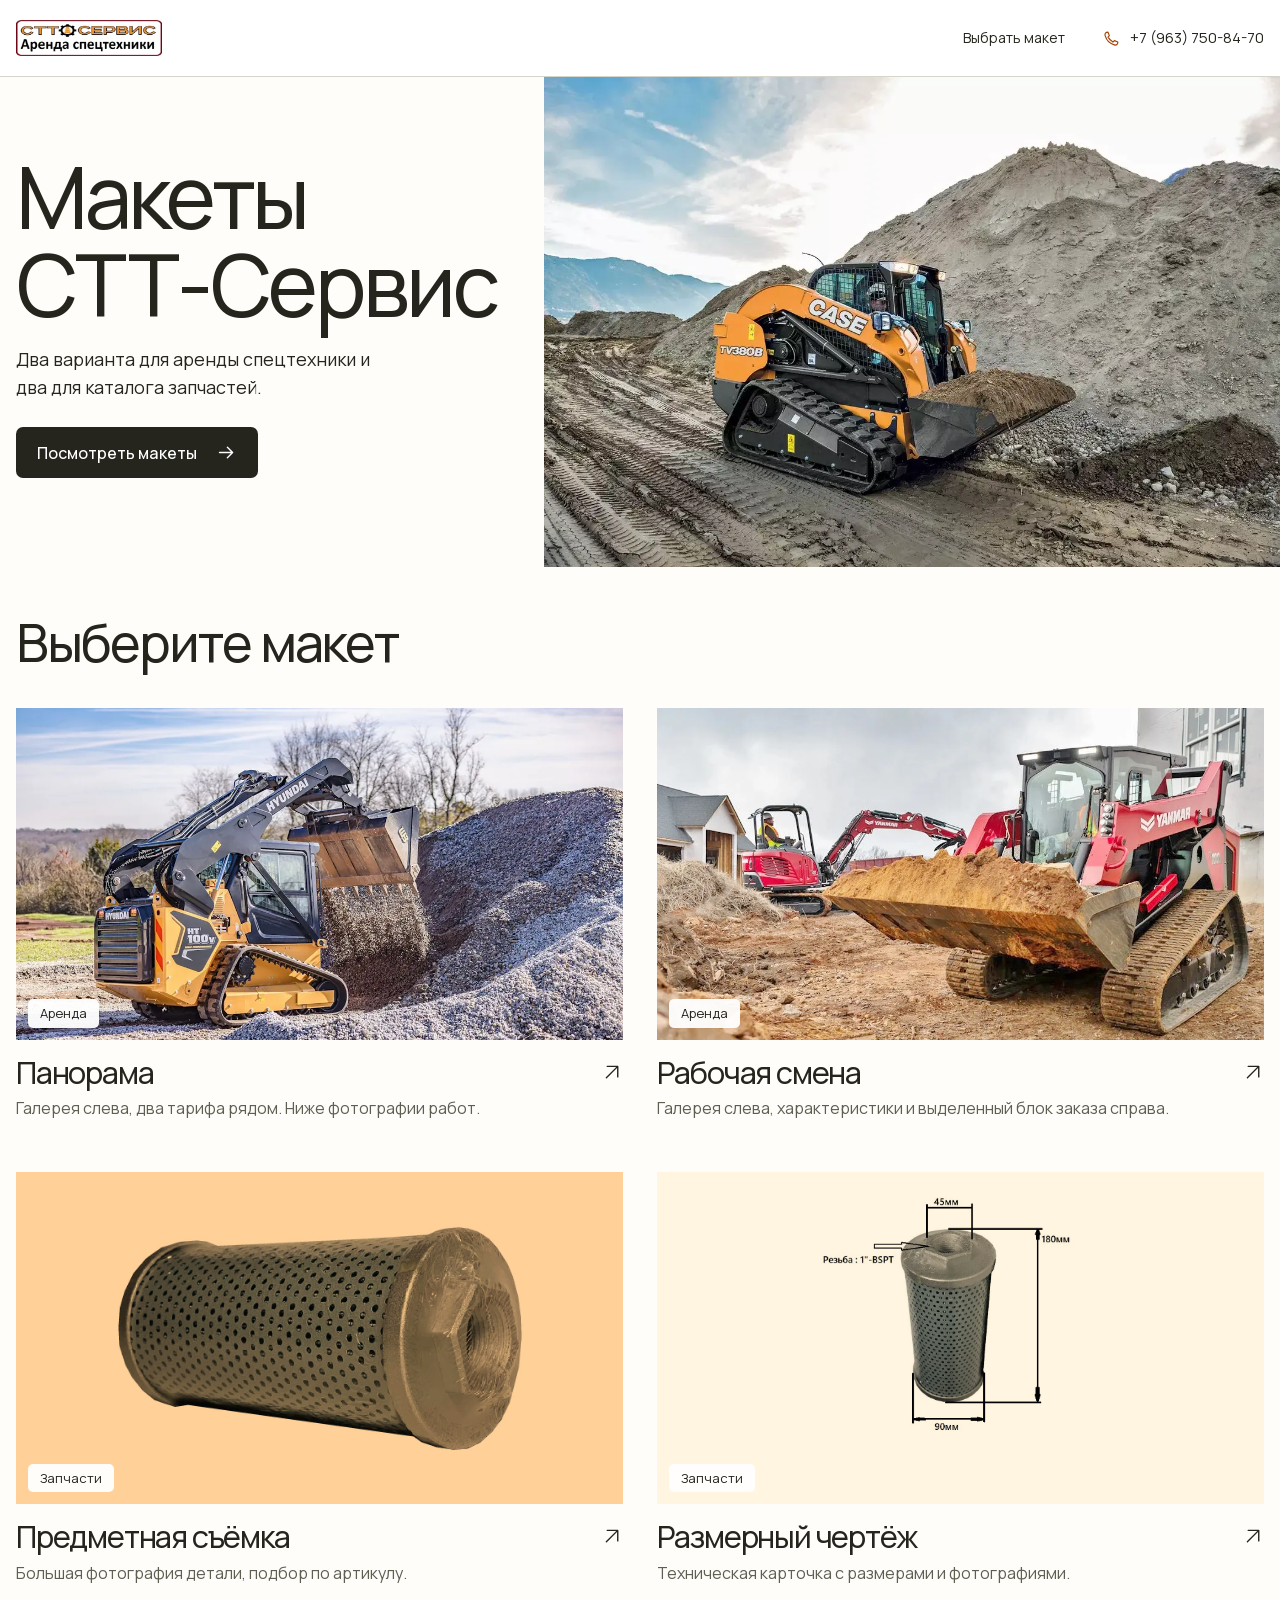
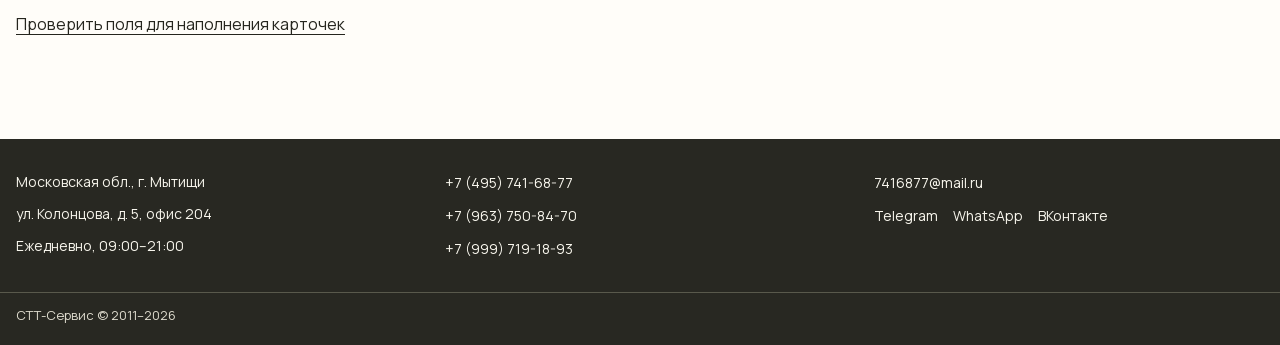
==== commit 27968bb3: "Update four review layouts with gallery, tabs and ordering feedback" ====
--- a/index.html
+++ b/index.html
@@ -1,13 +1,13 @@
 <!doctype html><html lang="ru"><head>
     <meta charset="utf-8"><meta name="viewport" content="width=device-width,initial-scale=1,viewport-fit=cover">
-    <meta name="robots" content="noindex,nofollow"><meta name="theme-color" content="#ff821d">
+    <meta name="robots" content="noindex,nofollow"><meta name="theme-color" content="#ffca54">
     <title>Макеты для согласования · СТТ-Сервис</title>
     <meta name="description" content="Четыре макета страниц для согласования.">
     <meta property="og:type" content="website"><meta property="og:title" content="Макеты для согласования · СТТ-Сервис">
     <meta property="og:description" content="Четыре макета страниц для согласования."><meta property="og:locale" content="ru_RU">
     <meta property="og:url" content="https://overf1tted.github.io/stt-design/"><meta property="og:image" content="https://overf1tted.github.io/stt-design/work-slope.webp">
-    <link rel="icon" href="logo.webp"><link rel="stylesheet" href="orange.css?v=2">
-    <script src="orange.js?v=2" defer></script></head><body class="review"><a class="skip" href="#main">К содержанию</a><header><div class="shell head"><a class="brand" href="index.html" aria-label="СТТ-Сервис — все макеты"><img src="logo.webp" width="460" height="111" alt="СТТ-Сервис"></a><nav aria-label="Навигация"><a href="#variants">Выбрать макет</a></nav><a class="phone" href="tel:+79637508470" aria-label="Позвонить +7 (963) 750-84-70"><svg class="icon" aria-hidden="true" viewBox="0 0 24 24" fill="none" stroke="currentColor" stroke-width="1.6" stroke-linecap="round" stroke-linejoin="round"><path d="m7 3 2 5-2 2c2 3 4 5 7 7l2-2 5 2c0 3-2 5-5 4C9 19 5 15 3 8 2 5 4 3 7 3z"/></svg><span>+7 (963) 750-84-70</span></a></div></header><main id="main"><section class="cover"><div class="cover-pic"><img src="work-slope.webp" alt="Гусеничный мини-погрузчик у насыпи щебня" title="Гусеничный мини-погрузчик у насыпи щебня" decoding="async" fetchpriority="high"></div><div class="cover-copy"><h1>Макеты <br>СТТ-Сервис</h1><p>Два варианта для аренды спецтехники и два для каталога запчастей.</p><a class="action dark" href="#variants"><span>Посмотреть макеты</span><svg class="icon" aria-hidden="true" viewBox="0 0 24 24" fill="none" stroke="currentColor" stroke-width="1.6" stroke-linecap="round" stroke-linejoin="round"><path d="M4 12h15m-6-6 6 6-6 6"/></svg></a></div></section><section id="variants" class="shell options"><h2>Выберите макет</h2><div class="option-grid"><a class="preview-card panorama-card" href="panorama.html"><figure><img src="loader-gravel.webp" alt="Мини-погрузчик набирает щебень" title="Мини-погрузчик набирает щебень" decoding="async" loading="lazy"><span>Аренда</span></figure><div><h3>Панорама</h3><svg class="icon" aria-hidden="true" viewBox="0 0 24 24" fill="none" stroke="currentColor" stroke-width="1.6" stroke-linecap="round" stroke-linejoin="round"><path d="M5 18 18 5M6 5h12v12"/></svg></div><p>Галерея слева, два тарифа рядом. Ниже фотографии работ.</p></a><a class="preview-card shift-card" href="shift.html"><figure><img src="loader-main.webp" alt="Гусеничный мини-погрузчик с ковшом песка" title="Гусеничный мини-погрузчик с ковшом песка" decoding="async" loading="lazy"><span>Аренда</span></figure><div><h3>Рабочая смена</h3><svg class="icon" aria-hidden="true" viewBox="0 0 24 24" fill="none" stroke="currentColor" stroke-width="1.6" stroke-linecap="round" stroke-linejoin="round"><path d="M5 18 18 5M6 5h12v12"/></svg></div><p>Галерея слева, характеристики и выделенный блок заказа справа.</p></a><a class="preview-card detail-card" href="detail.html"><figure><img src="product-3.webp" alt="Гидравлический фильтр V0511-65150, вид сбоку" title="Гидравлический фильтр V0511-65150, вид сбоку" decoding="async" loading="lazy"><span>Запчасти</span></figure><div><h3>Предметная съёмка</h3><svg class="icon" aria-hidden="true" viewBox="0 0 24 24" fill="none" stroke="currentColor" stroke-width="1.6" stroke-linecap="round" stroke-linejoin="round"><path d="M5 18 18 5M6 5h12v12"/></svg></div><p>Большая фотография детали, подбор по артикулу.</p></a><a class="preview-card drawing-card" href="drawing.html"><figure><img src="product-2.webp" alt="Размерный чертёж фильтра с указанием резьбы" title="Размерный чертёж фильтра с указанием резьбы" decoding="async" loading="lazy"><span>Запчасти</span></figure><div><h3>Размерный чертёж</h3><svg class="icon" aria-hidden="true" viewBox="0 0 24 24" fill="none" stroke="currentColor" stroke-width="1.6" stroke-linecap="round" stroke-linejoin="round"><path d="M5 18 18 5M6 5h12v12"/></svg></div><p>Техническая карточка с размерами и фотографиями.</p></a></div></section></main><footer class="contact-footer"><div class="shell foot">
+    <link rel="icon" href="logo.webp"><link rel="stylesheet" href="orange.css?v=3">
+    <script src="orange.js?v=3" defer></script></head><body class="review"><a class="skip" href="#main">К содержанию</a><header><div class="shell head"><a class="brand" href="index.html" aria-label="СТТ-Сервис — все макеты"><img src="logo.webp" width="460" height="111" alt="СТТ-Сервис"></a><nav aria-label="Навигация"><a href="#variants">Выбрать макет</a></nav><a class="phone" href="tel:+79637508470" aria-label="Позвонить +7 (963) 750-84-70"><svg class="icon" aria-hidden="true" viewBox="0 0 24 24" fill="none" stroke="currentColor" stroke-width="1.6" stroke-linecap="round" stroke-linejoin="round"><path d="m7 3 2 5-2 2c2 3 4 5 7 7l2-2 5 2c0 3-2 5-5 4C9 19 5 15 3 8 2 5 4 3 7 3z"/></svg><span>+7 (963) 750-84-70</span></a></div></header><main id="main"><section class="cover"><div class="cover-pic"><img src="work-slope.webp" alt="Гусеничный мини-погрузчик у насыпи щебня" title="Гусеничный мини-погрузчик у насыпи щебня" decoding="async" fetchpriority="high"></div><div class="cover-copy"><h1>Макеты <br>СТТ-Сервис</h1><p>Два варианта для аренды спецтехники и два для каталога запчастей.</p><a class="action dark" href="#variants"><span>Посмотреть макеты</span><svg class="icon" aria-hidden="true" viewBox="0 0 24 24" fill="none" stroke="currentColor" stroke-width="1.6" stroke-linecap="round" stroke-linejoin="round"><path d="M4 12h15m-6-6 6 6-6 6"/></svg></a></div></section><section id="variants" class="shell options"><h2>Выберите макет</h2><div class="option-grid"><a class="preview-card panorama-card" href="panorama.html"><figure><img src="loader-gravel.webp" alt="Мини-погрузчик набирает щебень" title="Мини-погрузчик набирает щебень" decoding="async" loading="lazy"><span>Аренда</span></figure><div><h3>Панорама</h3><svg class="icon" aria-hidden="true" viewBox="0 0 24 24" fill="none" stroke="currentColor" stroke-width="1.6" stroke-linecap="round" stroke-linejoin="round"><path d="M5 18 18 5M6 5h12v12"/></svg></div><p>Галерея слева, два тарифа рядом. Ниже фотографии работ.</p></a><a class="preview-card shift-card" href="shift.html"><figure><img src="loader-main.webp" alt="Гусеничный мини-погрузчик с ковшом песка" title="Гусеничный мини-погрузчик с ковшом песка" decoding="async" loading="lazy"><span>Аренда</span></figure><div><h3>Рабочая смена</h3><svg class="icon" aria-hidden="true" viewBox="0 0 24 24" fill="none" stroke="currentColor" stroke-width="1.6" stroke-linecap="round" stroke-linejoin="round"><path d="M5 18 18 5M6 5h12v12"/></svg></div><p>Галерея слева, характеристики и выделенный блок заказа справа.</p></a><a class="preview-card detail-card" href="detail.html"><figure><img src="product-3.webp" alt="Гидравлический фильтр V0511-65150, вид сбоку" title="Гидравлический фильтр V0511-65150, вид сбоку" decoding="async" loading="lazy"><span>Запчасти</span></figure><div><h3>Предметная съёмка</h3><svg class="icon" aria-hidden="true" viewBox="0 0 24 24" fill="none" stroke="currentColor" stroke-width="1.6" stroke-linecap="round" stroke-linejoin="round"><path d="M5 18 18 5M6 5h12v12"/></svg></div><p>Большая фотография детали, подбор по артикулу.</p></a><a class="preview-card drawing-card" href="drawing.html"><figure><img src="product-2.webp" alt="Размерный чертёж фильтра с указанием резьбы" title="Размерный чертёж фильтра с указанием резьбы" decoding="async" loading="lazy"><span>Запчасти</span></figure><div><h3>Размерный чертёж</h3><svg class="icon" aria-hidden="true" viewBox="0 0 24 24" fill="none" stroke="currentColor" stroke-width="1.6" stroke-linecap="round" stroke-linejoin="round"><path d="M5 18 18 5M6 5h12v12"/></svg></div><p>Техническая карточка с размерами и фотографиями.</p></a></div><p class="edit-link"><a href="editor.html">Проверить поля для наполнения карточек</a></p></section></main><footer class="contact-footer"><div class="shell foot">
       <div><p>Московская обл., г. Мытищи</p><p>ул. Колонцова, д. 5, офис 204</p><p>Ежедневно, 09:00–21:00</p></div>
       <div><a href="tel:+74957416877">+7 (495) 741-68-77</a><a href="tel:+79637508470">+7 (963) 750-84-70</a><a href="tel:+79997191893">+7 (999) 719-18-93</a></div>
       <div><a href="mailto:7416877@mail.ru">7416877@mail.ru</a><div class="foot-links">
--- a/orange.css
+++ b/orange.css
@@ -1,6 +1,6 @@
 @font-face{font-family:Manrope;src:url(manrope-cyrillic.woff2) format('woff2');font-weight:400 800;font-display:swap;unicode-range:U+0301,U+0400-045F,U+0490-0491,U+04B0-04B1,U+2116}
 @font-face{font-family:Manrope;src:url(manrope-latin.woff2) format('woff2');font-weight:400 800;font-display:swap;unicode-range:U+0000-00FF,U+0131,U+0152-0153,U+02BB-02BC,U+02C6,U+02DA,U+02DC,U+0304,U+0308,U+0329,U+2000-206F,U+20AC,U+2122,U+2191,U+2193,U+2212,U+2215,U+FEFF,U+FFFD}
-:root{--ink:#25251e;--orange:#ff821d;--light:#fffdf9;--smoke:#f3f2ec;--muted:#5e5e53;--edge:#d6d5cc;--paper:#fff;--gutter:clamp(18px,4.2vw,80px);color:var(--ink);background:var(--light);font-family:Manrope,Arial,sans-serif;font-weight:400;line-height:1.55;scroll-padding-top:20px}
+:root{--ink:#25251e;--orange:#ffcc56;--light:#fffdf9;--smoke:#f3f2ec;--muted:#5e5e53;--edge:#d6d5cc;--paper:#fff;--gutter:clamp(14px,1.25vw,24px);color:var(--ink);background:var(--light);font-family:Manrope,Arial,sans-serif;font-weight:400;line-height:1.55;scroll-padding-top:20px}
 *{box-sizing:border-box}
 body,figure,p,h1,h2,h3,dl,dd{margin:0}
 img{max-width:100%;display:block}
@@ -8,7 +8,7 @@
 button{cursor:pointer}
 a{text-decoration:none}
 button:focus-visible,a:focus-visible,input:focus-visible,textarea:focus-visible,summary:focus-visible{outline:3px solid #1169ae;outline-offset:4px}
-.shell{width:min(1680px,100%);padding-inline:var(--gutter);margin-inline:auto}
+.shell{width:100%;padding-inline:var(--gutter);margin-inline:auto}
 h1,h2,h3,.amount,.part-price span{font-weight:450;line-height:1.03;letter-spacing:-.039em}
 h1{font-size:clamp(45px,6.3vw,106px)}
 h2{font-size:clamp(34px,4.1vw,66px)}
@@ -41,7 +41,7 @@
 .action:active{transform:translateY(2px) scale(.985)}
 .feature-banner{padding-bottom:8px}
 .feature-banner h1{font-size:clamp(33px,4.2vw,70px);text-wrap:balance}
-.feature-grid{display:grid;grid-template-columns:minmax(0,38fr) minmax(0,62fr);gap:clamp(22px,4vw,68px);align-items:start;padding-block:clamp(22px,3vw,48px)}
+.feature-grid{display:grid;grid-template-columns:minmax(0,48fr) minmax(0,52fr);gap:clamp(22px,2.5vw,64px);align-items:start;padding-block:clamp(22px,3vw,48px)}
 .feature-lead{font-size:clamp(17px,1.5vw,22px);max-width:49ch}
 .offer{min-width:0}
 .order-panel{background:#fff0dd;border-radius:12px;padding:clamp(14px,2vw,32px)}
@@ -66,7 +66,7 @@
 .section-nav nav{display:flex;gap:clamp(20px,4vw,64px)}
 .section-nav a{display:inline-flex;align-items:center;min-height:49px}
 .gallery{min-width:0;align-self:stretch;display:flex;flex-direction:column;justify-content:flex-start}
-.gallery-frame{aspect-ratio:1.30;position:relative;overflow:hidden;background:#e9ebe4}
+.gallery-frame{aspect-ratio:1.60;max-height:74vh;position:relative;overflow:hidden;background:#e9ebe4}
 .gallery-frame:has(video){background:#1b1c19}
 .gallery-frame video,.expand,.expand img{width:100%;height:100%;object-fit:cover}
 .gallery-frame video{object-fit:contain}
@@ -137,7 +137,7 @@
 .foot a{min-height:33px;overflow-wrap:anywhere}
 .foot-links{display:flex;flex-wrap:wrap;gap:6px 15px}
 .footer-copy{padding-block:12px 20px;border-top:1px solid #59594c;font-size:13px;color:#dddacd}
-.cover{display:grid;grid-template-columns:.85fr 1.15fr;max-width:1680px;margin:auto;align-items:stretch}
+.cover{display:grid;grid-template-columns:.85fr 1.15fr;width:100%;margin:auto;align-items:stretch}
 .cover-pic{order:2;position:relative;min-height:clamp(400px,34vw,590px)}
 .cover-pic img{position:absolute;inset:0}
 .cover-copy{padding:clamp(35px,4.7vw,82px) var(--gutter)}
@@ -176,3 +176,61 @@
 }
 @media(max-width:365px){.form-pair{grid-template-columns:1fr}}
 @media(prefers-reduced-motion:reduce){*,*:before,*:after{scroll-behavior:auto!important;animation:none!important;transition:none!important}}
+.action.outline{background:transparent;border:1.5px solid currentColor;color:var(--ink)}
+.action.outline:hover,.action.outline:focus-visible{background:#fff6d9}
+.story-copy p{max-width:57ch;font-size:clamp(16px,1.25vw,21px);line-height:1.65;white-space:pre-line;overflow-wrap:anywhere}
+.story-copy h3,.story-copy .action{overflow-wrap:anywhere;max-width:100%}
+.story-copy .action.primary{background:#ffd05b;border:1px solid #d8a033;box-shadow:0 3px 0 #bd852e}
+.story-copy .action.primary:hover,.story-copy .action.primary:focus-visible{background:#ffe394;box-shadow:0 5px 10px #9a5f1a32;transform:translateY(-2px)}
+.story-open{position:relative;width:100%;height:100%;border:0;padding:0;background:transparent;cursor:zoom-in}
+.story-open span{position:absolute;bottom:12px;right:12px;display:grid;place-items:center;width:42px;height:42px;border-radius:50%;background:#fff;color:var(--ink)}
+.expand,.viewer figure{touch-action:pan-y pinch-zoom}
+.expand img,.viewer img{pointer-events:none;user-select:none}
+.slide-step{position:absolute;top:50%;transform:translateY(-50%);width:44px;height:44px;display:grid;place-items:center;border:1px solid #0003;background:#fffffff0;color:#25251e;border-radius:50%;z-index:1}
+.slide-step.prev{left:10px}.slide-step.next{right:10px}
+.slide-step:hover{background:#ffda78}
+.media-note{margin:8px 0 0;color:#4a4537;line-height:1.4;font-size:14px}
+.thumb.movie{position:relative;background:none;overflow:hidden}
+.thumb.movie img{height:100%;object-fit:cover;background:#292821}
+.thumb.movie span{position:absolute;inset:0;display:grid;place-items:center;color:white;background:#0002}
+.thumb.movie .icon{width:28px;height:28px;border-radius:50%;background:#17170ed1;padding:6px;fill:white}
+.viewer[open]{display:grid;place-items:center;background:#181913;color:white;position:fixed;inset:0;width:100%;height:100dvh;max-width:none;max-height:none;margin:0;overflow:hidden}
+.viewer figure{width:100%;height:100%;padding:52px clamp(12px,4vw,70px) 14px;display:grid;grid-template-rows:minmax(0,1fr) auto;gap:12px}
+.viewer img{width:100%;height:100%;object-fit:contain}
+.viewer figcaption{text-align:center;font-size:clamp(14px,1.25vw,20px)}
+body:has(.viewer[open]){overflow:hidden}
+.section-nav{padding-top:12px;background:#f8f4e9;border-bottom:2px solid #dfb652}
+.section-nav nav{display:flex;flex-wrap:wrap;gap:4px 8px}
+.section-nav a{border:1px solid #cbbd9f;border-bottom:0;border-radius:10px 10px 0 0;background:#fffdf7;padding:8px clamp(12px,2vw,32px);min-height:46px;transition:background .16s}
+.section-nav a[aria-selected=true]{background:#ffcf61;border-color:#c39537;font-weight:600}
+.section-nav a:hover,.section-nav a:focus-visible{background:#ffe6a0;text-decoration:none!important}
+.full-specs{padding-block:clamp(35px,4vw,68px)}
+.full-specs dl{margin:22px 0 0;max-width:1000px}
+.full-specs dl div{display:grid;grid-template-columns:minmax(0,.9fr) minmax(0,1.1fr);gap:16px;padding:13px 4px;border-bottom:1px solid var(--edge)}
+.full-specs dt{color:var(--muted)}
+.docs{background:#fff3ce;align-items:start;row-gap:18px}
+.doc-intro p{margin-top:15px}
+.docs details,.docs .document-links{background:#fffcf4;padding:18px 22px;border-radius:12px}
+.docs summary{border:0;padding:2px 0;min-height:44px}
+.docs .document-links{gap:12px}
+.closing{background:#f5b400;padding:0 max(var(--gutter),4vw);flex-wrap:nowrap;overflow:hidden;min-height:240px}
+.closing>div{padding-block:34px}
+.closing p{margin:12px 0 18px}
+.closing img{width:clamp(175px,22vw,355px);height:auto;align-self:end}
+.basket{margin-top:18px;padding:16px;background:#fffdf8;border:1px solid #d6be84;border-radius:10px}
+.basket h3{font-size:22px;margin-bottom:6px}
+.basket small,.basket a{display:block}.basket a{text-decoration:underline;padding-block:8px}
+.basket-line{display:flex;align-items:center;gap:12px;flex-wrap:wrap;margin-top:10px}
+.basket-line button{width:44px;height:44px;border-radius:6px;background:#fff4ce;border:1px solid #b49e64}
+.editing{max-width:980px;padding-block:28px 60px}.editing h1{font-size:clamp(38px,4vw,60px);margin:18px 0}
+.editing label,.editing p,.editing form,.edit-link{margin:14px 0}
+.editing select{font:inherit;padding:10px}.editing fieldset{border:1px solid var(--edge);border-radius:12px;padding:16px}
+.edit-link a{text-decoration:underline;text-underline-offset:4px;display:inline-block;padding:12px 0}
+@media(max-width:700px){
+ .section-nav nav{display:grid;grid-template-columns:1fr 1.65fr 1fr 1fr;gap:3px}
+ .section-nav a{justify-content:center;padding:5px 3px;text-align:center;font-size:clamp(11px,2.95vw,15px);line-height:1.25}
+ .closing{gap:0;padding-inline:var(--gutter)}.closing>div{flex:1;min-width:0;z-index:1}
+ .closing p{font-size:14px}.closing img{width:clamp(100px,31vw,175px)}
+ .closing .action{font-size:13px;padding-inline:10px;gap:5px}.docs .document-links{padding:12px}
+ .viewer .slide-step{width:40px;height:44px}
+}
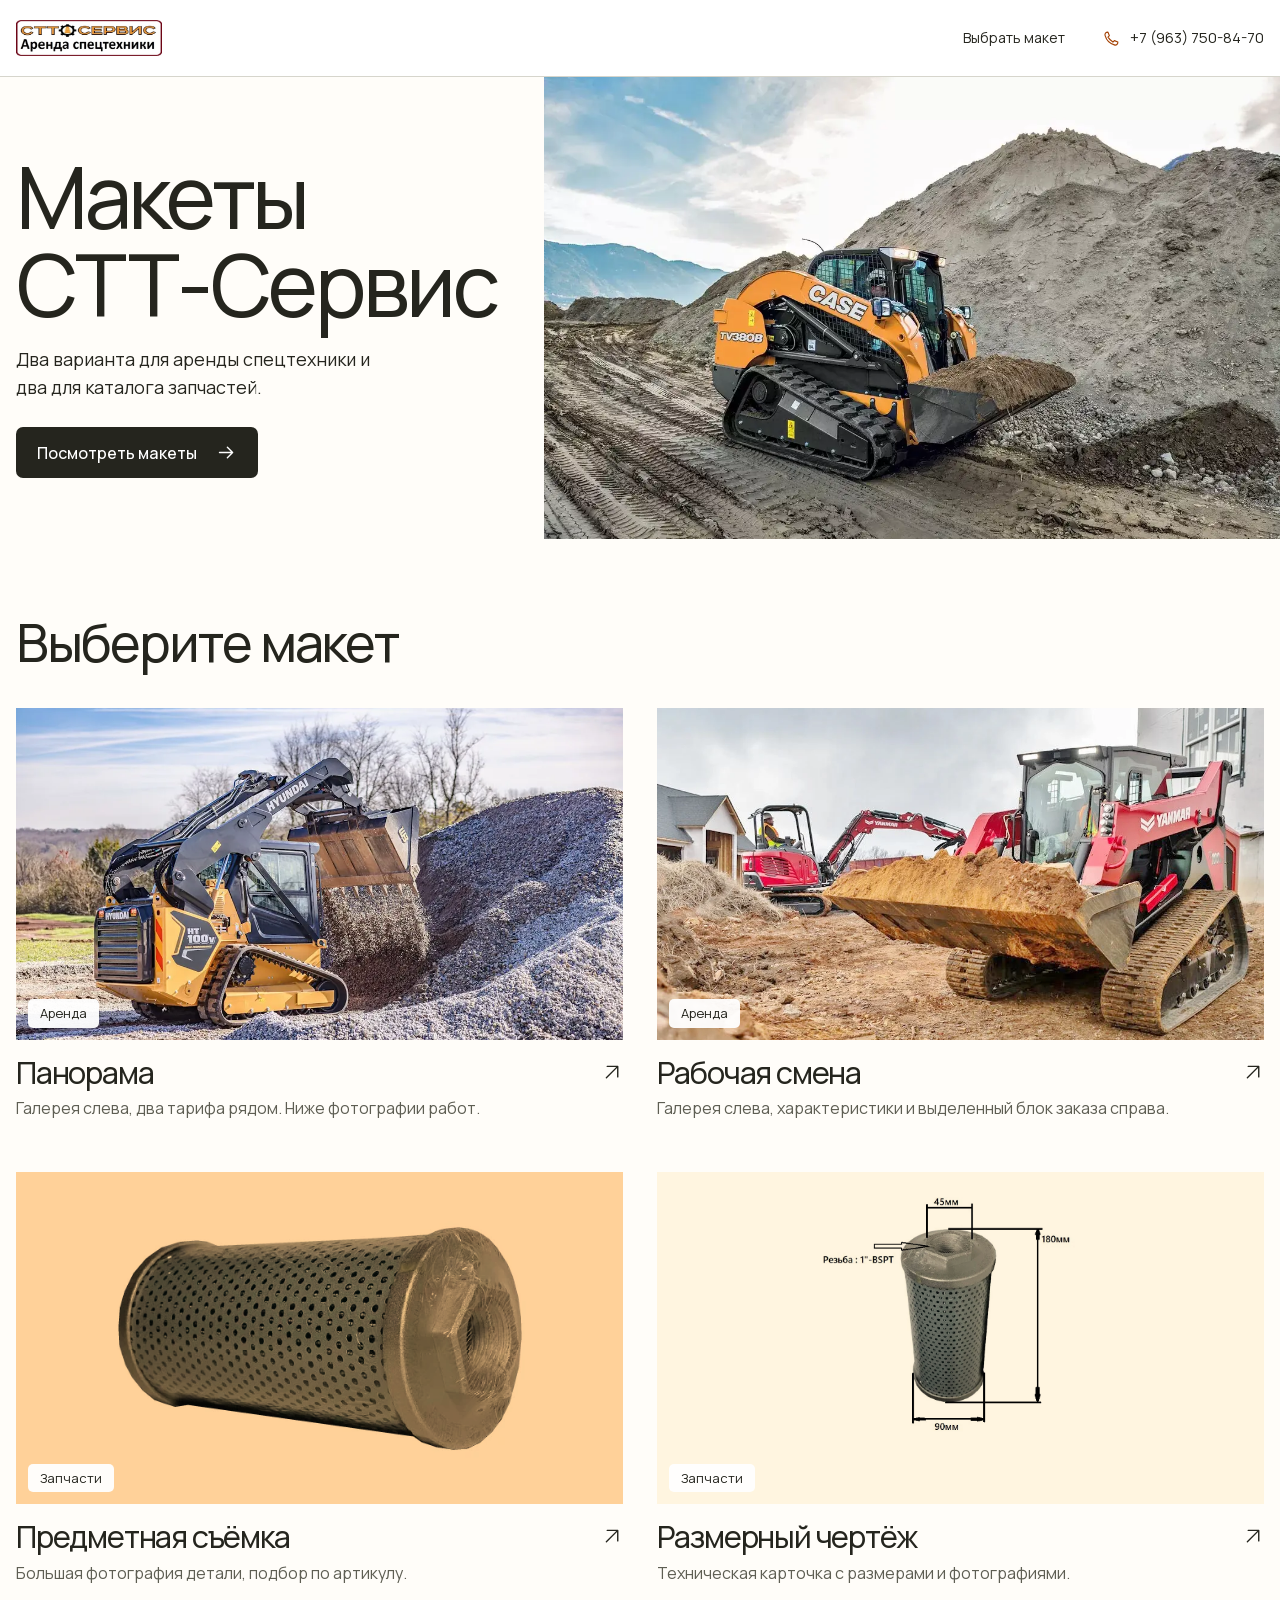
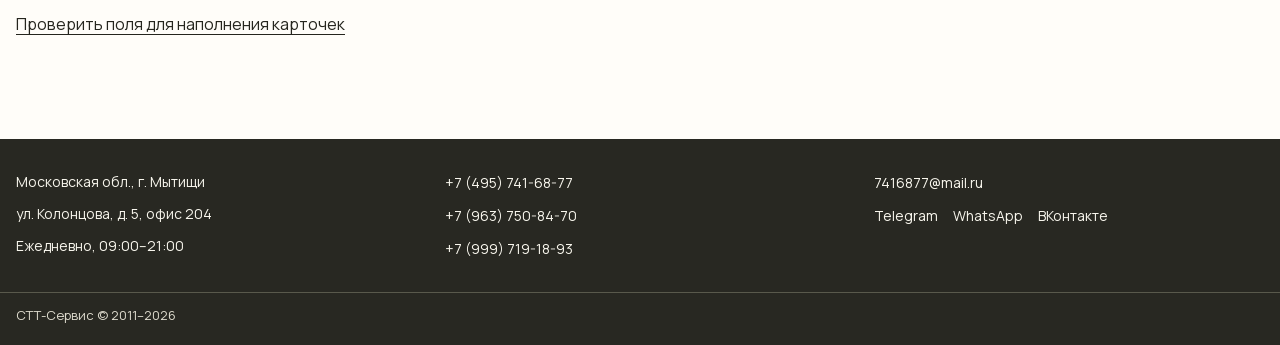
==== commit 57f38cef: "Keep cover photo clear of mobile heading" ====
--- a/index.html
+++ b/index.html
@@ -6,7 +6,7 @@
     <meta property="og:type" content="website"><meta property="og:title" content="Макеты для согласования · СТТ-Сервис">
     <meta property="og:description" content="Четыре макета страниц для согласования."><meta property="og:locale" content="ru_RU">
     <meta property="og:url" content="https://overf1tted.github.io/stt-design/"><meta property="og:image" content="https://overf1tted.github.io/stt-design/work-slope.webp">
-    <link rel="icon" href="logo.webp"><link rel="stylesheet" href="orange.css?v=3">
+    <link rel="icon" href="logo.webp"><link rel="stylesheet" href="orange.css?v=5">
     <script src="orange.js?v=3" defer></script></head><body class="review"><a class="skip" href="#main">К содержанию</a><header><div class="shell head"><a class="brand" href="index.html" aria-label="СТТ-Сервис — все макеты"><img src="logo.webp" width="460" height="111" alt="СТТ-Сервис"></a><nav aria-label="Навигация"><a href="#variants">Выбрать макет</a></nav><a class="phone" href="tel:+79637508470" aria-label="Позвонить +7 (963) 750-84-70"><svg class="icon" aria-hidden="true" viewBox="0 0 24 24" fill="none" stroke="currentColor" stroke-width="1.6" stroke-linecap="round" stroke-linejoin="round"><path d="m7 3 2 5-2 2c2 3 4 5 7 7l2-2 5 2c0 3-2 5-5 4C9 19 5 15 3 8 2 5 4 3 7 3z"/></svg><span>+7 (963) 750-84-70</span></a></div></header><main id="main"><section class="cover"><div class="cover-pic"><img src="work-slope.webp" alt="Гусеничный мини-погрузчик у насыпи щебня" title="Гусеничный мини-погрузчик у насыпи щебня" decoding="async" fetchpriority="high"></div><div class="cover-copy"><h1>Макеты <br>СТТ-Сервис</h1><p>Два варианта для аренды спецтехники и два для каталога запчастей.</p><a class="action dark" href="#variants"><span>Посмотреть макеты</span><svg class="icon" aria-hidden="true" viewBox="0 0 24 24" fill="none" stroke="currentColor" stroke-width="1.6" stroke-linecap="round" stroke-linejoin="round"><path d="M4 12h15m-6-6 6 6-6 6"/></svg></a></div></section><section id="variants" class="shell options"><h2>Выберите макет</h2><div class="option-grid"><a class="preview-card panorama-card" href="panorama.html"><figure><img src="loader-gravel.webp" alt="Мини-погрузчик набирает щебень" title="Мини-погрузчик набирает щебень" decoding="async" loading="lazy"><span>Аренда</span></figure><div><h3>Панорама</h3><svg class="icon" aria-hidden="true" viewBox="0 0 24 24" fill="none" stroke="currentColor" stroke-width="1.6" stroke-linecap="round" stroke-linejoin="round"><path d="M5 18 18 5M6 5h12v12"/></svg></div><p>Галерея слева, два тарифа рядом. Ниже фотографии работ.</p></a><a class="preview-card shift-card" href="shift.html"><figure><img src="loader-main.webp" alt="Гусеничный мини-погрузчик с ковшом песка" title="Гусеничный мини-погрузчик с ковшом песка" decoding="async" loading="lazy"><span>Аренда</span></figure><div><h3>Рабочая смена</h3><svg class="icon" aria-hidden="true" viewBox="0 0 24 24" fill="none" stroke="currentColor" stroke-width="1.6" stroke-linecap="round" stroke-linejoin="round"><path d="M5 18 18 5M6 5h12v12"/></svg></div><p>Галерея слева, характеристики и выделенный блок заказа справа.</p></a><a class="preview-card detail-card" href="detail.html"><figure><img src="product-3.webp" alt="Гидравлический фильтр V0511-65150, вид сбоку" title="Гидравлический фильтр V0511-65150, вид сбоку" decoding="async" loading="lazy"><span>Запчасти</span></figure><div><h3>Предметная съёмка</h3><svg class="icon" aria-hidden="true" viewBox="0 0 24 24" fill="none" stroke="currentColor" stroke-width="1.6" stroke-linecap="round" stroke-linejoin="round"><path d="M5 18 18 5M6 5h12v12"/></svg></div><p>Большая фотография детали, подбор по артикулу.</p></a><a class="preview-card drawing-card" href="drawing.html"><figure><img src="product-2.webp" alt="Размерный чертёж фильтра с указанием резьбы" title="Размерный чертёж фильтра с указанием резьбы" decoding="async" loading="lazy"><span>Запчасти</span></figure><div><h3>Размерный чертёж</h3><svg class="icon" aria-hidden="true" viewBox="0 0 24 24" fill="none" stroke="currentColor" stroke-width="1.6" stroke-linecap="round" stroke-linejoin="round"><path d="M5 18 18 5M6 5h12v12"/></svg></div><p>Техническая карточка с размерами и фотографиями.</p></a></div><p class="edit-link"><a href="editor.html">Проверить поля для наполнения карточек</a></p></section></main><footer class="contact-footer"><div class="shell foot">
       <div><p>Московская обл., г. Мытищи</p><p>ул. Колонцова, д. 5, офис 204</p><p>Ежедневно, 09:00–21:00</p></div>
       <div><a href="tel:+74957416877">+7 (495) 741-68-77</a><a href="tel:+79637508470">+7 (963) 750-84-70</a><a href="tel:+79997191893">+7 (999) 719-18-93</a></div>
--- a/orange.css
+++ b/orange.css
@@ -115,9 +115,31 @@
 .closing{display:flex;justify-content:space-between;align-items:center;gap:18px;flex-wrap:wrap;padding-block:clamp(40px,5vw,80px)}
 .closing h2{font-size:clamp(30px,3.4vw,54px)}
 .request-inner{padding-block:clamp(44px,6vw,104px);display:grid;grid-template-columns:1fr 1fr;gap:8vw}
+.request-inner--illustrated{
+ padding-block:clamp(32px,4vw,72px);
+ grid-template-columns:minmax(0,1fr) minmax(0,1fr);
+ grid-template-areas:"intro form" "portrait form";
+ grid-template-rows:auto 1fr;
+ align-items:start;
+ gap:24px clamp(24px,5vw,96px);
+}
+.request-intro{grid-area:intro}
+.request-intro .action{max-inline-size:100%;justify-content:space-between}
+.request-intro .action span{min-inline-size:0;overflow-wrap:anywhere}
+.request-inner--illustrated form{grid-area:form}
+.request-portrait{
+ grid-area:portrait;
+ display:flex;
+ justify-content:center;
+ align-items:end;
+ block-size:clamp(190px,20vw,300px);
+ padding:14px 12px 0;
+ background:#ffe5a4;
+ border-radius:12px;
+ overflow:hidden;
+}
+.request-portrait img{width:100%;height:100%;object-fit:contain;object-position:center bottom}
 .request p{margin:18px 0}
-.request-inner .line{border-color:#713809}
-.request-inner .line:hover{color:#612c06}
 .request-page .request-inner{min-height:min(600px,80vh)}
 .back-link{display:inline-flex;align-items:center;min-height:44px;text-decoration:underline;text-underline-offset:4px;margin-bottom:18px}
 .request-subject{font-size:20px}
@@ -138,8 +160,8 @@
 .foot-links{display:flex;flex-wrap:wrap;gap:6px 15px}
 .footer-copy{padding-block:12px 20px;border-top:1px solid #59594c;font-size:13px;color:#dddacd}
 .cover{display:grid;grid-template-columns:.85fr 1.15fr;width:100%;margin:auto;align-items:stretch}
-.cover-pic{order:2;position:relative;min-height:clamp(400px,34vw,590px)}
-.cover-pic img{position:absolute;inset:0}
+.cover-pic{order:2;position:relative;min-height:clamp(400px,34vw,590px);overflow:hidden}
+.cover-pic img{position:absolute;inset:0;width:100%;height:100%;object-fit:cover}
 .cover-copy{padding:clamp(35px,4.7vw,82px) var(--gutter)}
 .cover h1{font-size:clamp(58px,6.7vw,96px);margin:16px 0}
 .cover p:not(.location){font-size:clamp(17px,1.4vw,23px);max-width:33ch}
@@ -168,6 +190,7 @@
  .cover{display:flex;flex-direction:column}.cover-pic{min-height:0;aspect-ratio:1.9;order:0}.cover-pic img{object-position:center 61%}.cover-copy{padding:25px var(--gutter) 30px}.cover h1{font-size:clamp(38px,11.5vw,70px);margin:8px 0 12px}.cover h1 br{display:none}
  .cover .action{margin-top:18px}.option-grid{gap:34px;grid-template-columns:1fr}
  .feature-grid,.docs,.request-inner{grid-template-columns:1fr;gap:20px}
+ .request-inner--illustrated{grid-template-areas:"intro" "form" "portrait";grid-template-rows:auto}
  .feature-banner h1{font-size:clamp(32px,8vw,55px);text-wrap:initial;overflow-wrap:anywhere}
  .feature-grid{padding-top:12px;padding-bottom:26px}
  .gallery-frame{aspect-ratio:1.40}.thumbnails{gap:6px}.thumb{width:clamp(45px,14vw,70px);height:45px}
